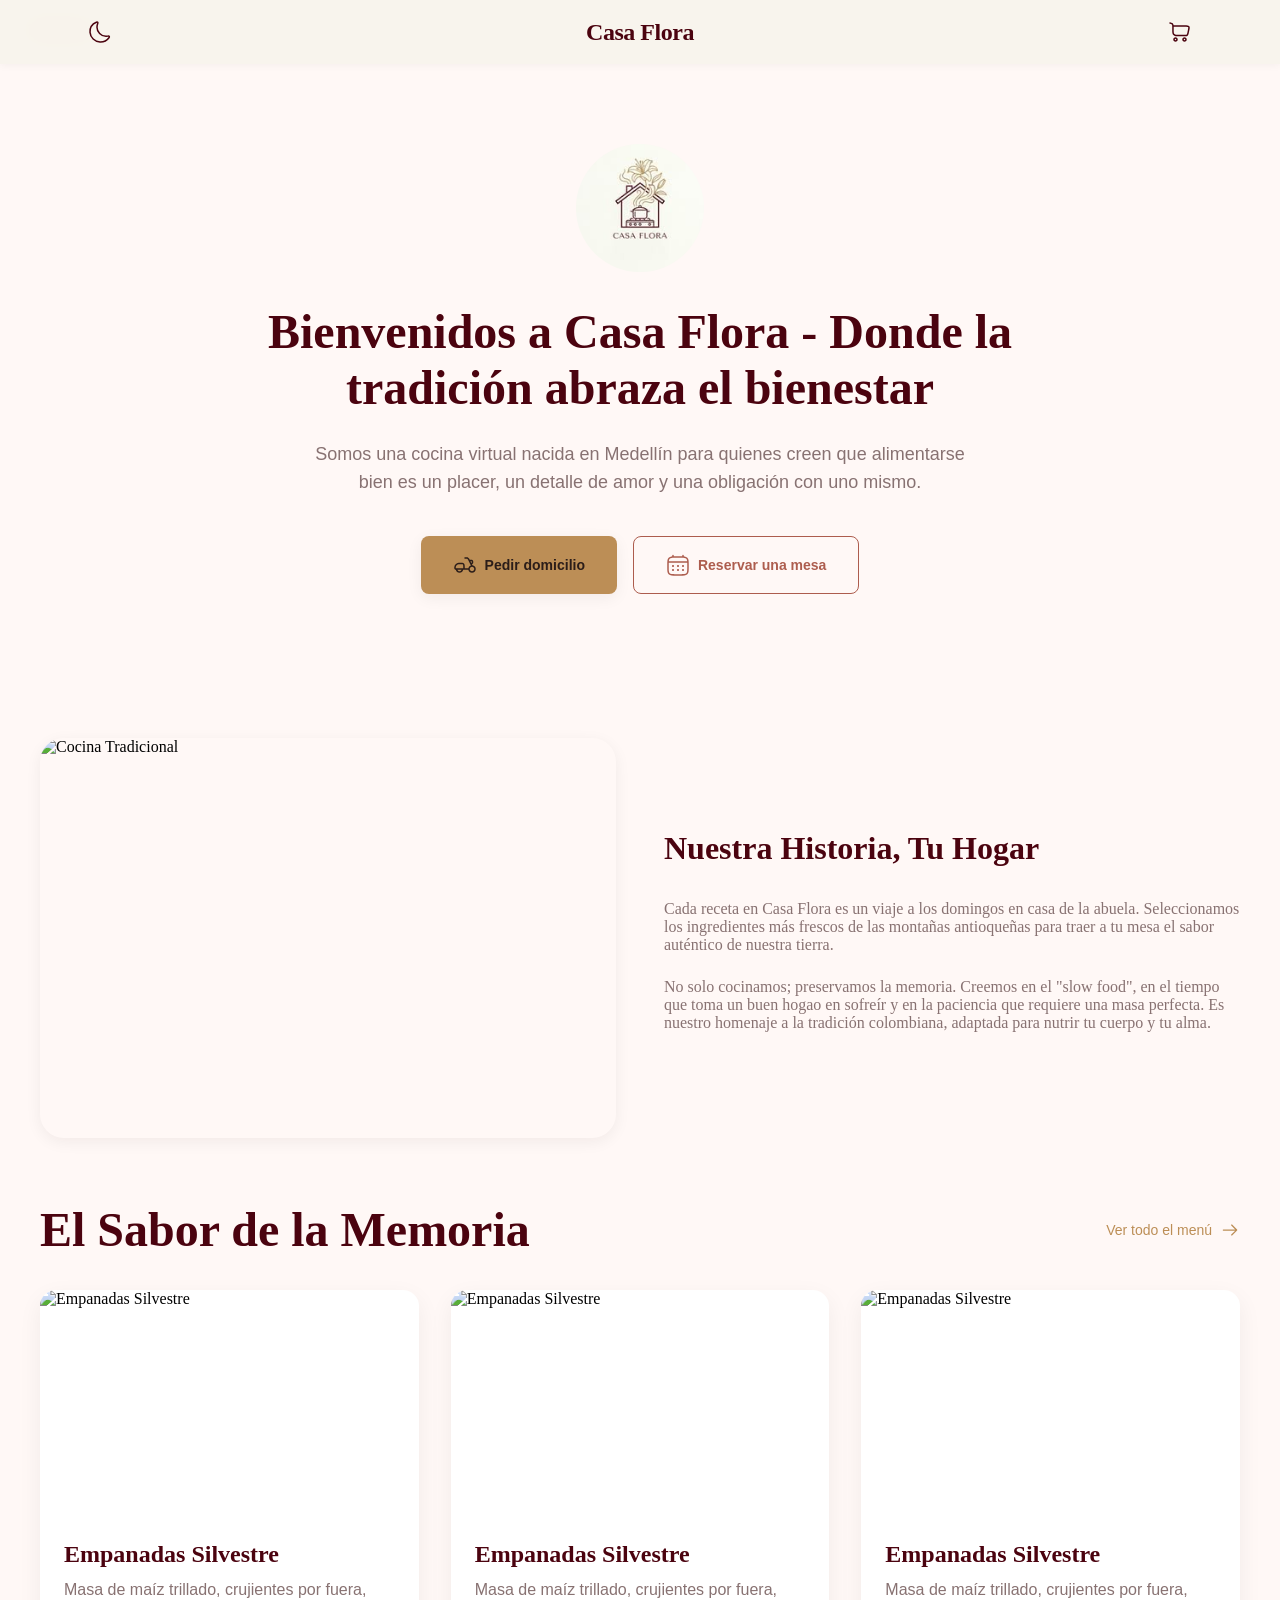
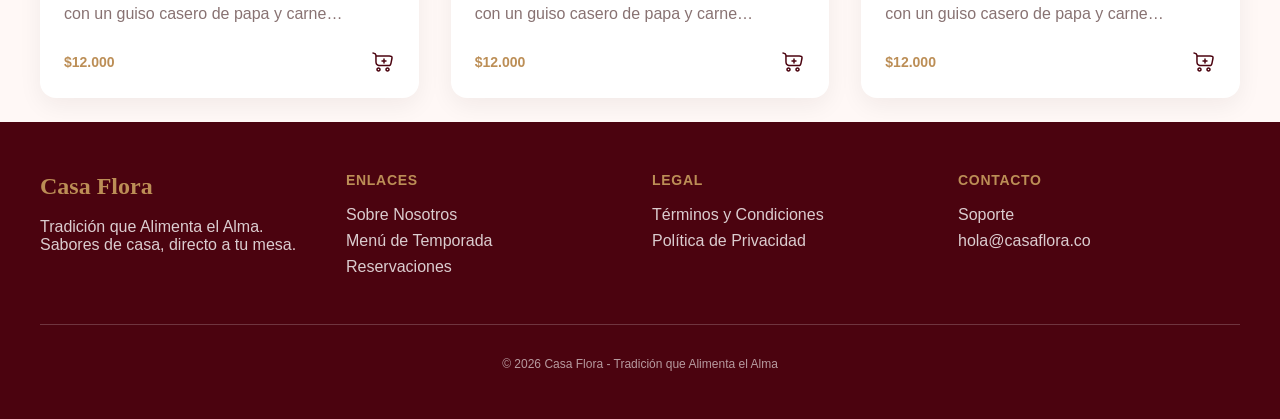
==== index.html @ 427ef420 "feat: desktop top navbar and styling." ====
<!doctype html>
<html lang="en">
    <head>
        <meta charset="UTF-8" />
        <meta name="viewport" content="width=device-width, initial-scale=1.0" />
        <title>Casa Flora</title>
        <link rel="stylesheet" href="./assets/css/global.css" />
        <link rel="stylesheet" href="./assets/css/hero-section.css" />
    </head>
    <body>
        <header>
            <nav class="navbar">
                <button class="dark-mode" aria-label="Alternar modo oscuro">
                    <svg
                        xmlns="http://www.w3.org/2000/svg"
                        width="64"
                        height="64"
                        viewBox="0 0 24 24"
                        class="moon-icon"
                    >
                        <path
                            d="M2.02911 12.42C2.38911 17.57 6.75911 21.76 11.9891 21.99C15.6791 22.15 18.9791 20.43 20.9591 17.72C21.7791 16.61 21.3391 15.87 19.9691 16.12C19.2991 16.24 18.6091 16.29 17.8891 16.26C12.9991 16.06 8.99911 11.97 8.97911 7.13996C8.96911 5.83996 9.23911 4.60996 9.72911 3.48996C10.2691 2.24996 9.61911 1.65996 8.36911 2.18996C4.40911 3.85996 1.69911 7.84996 2.02911 12.42Z"
                            stroke="currentColor"
                            stroke-width="1.5"
                            stroke-linecap="round"
                            stroke-linejoin="round"
                        ></path>
                    </svg>
                </button>

                <h1 class="main-heading">Casa Flora</h1>

                <button
                    class="shopping-cart"
                    aria-label="Abrir carrito de compras"
                >
                    <svg
                        xmlns="http://www.w3.org/2000/svg"
                        width="64"
                        height="64"
                        viewBox="0 0 24 24"
                        fill="none"
                        class="shopping-cart-icon"
                    >
                        <path
                            fill-rule="evenodd"
                            clip-rule="evenodd"
                            d="M2.24896 2.29245C1.8582 2.15506 1.43005 2.36047 1.29266 2.75123C1.15527 3.142 1.36068 3.57015 1.75145 3.70754L2.01266 3.79937C2.68026 4.03409 3.11902 4.18964 3.44186 4.34805C3.74509 4.49683 3.87876 4.61726 3.96682 4.74612C4.05708 4.87821 4.12678 5.05963 4.16611 5.42298C4.20726 5.80319 4.20828 6.2984 4.20828 7.03835V9.75999C4.20828 11.2125 4.22191 12.2599 4.35897 13.0601C4.50529 13.9144 4.79742 14.526 5.34366 15.1022C5.93752 15.7285 6.69032 16.0012 7.58656 16.1283C8.44479 16.25 9.53464 16.25 10.8804 16.25L16.2861 16.25C17.0278 16.25 17.6518 16.25 18.1568 16.1882C18.6925 16.1227 19.1811 15.9793 19.6076 15.6318C20.0341 15.2842 20.2731 14.8346 20.4455 14.3232C20.6079 13.841 20.7339 13.2299 20.8836 12.5035L21.3925 10.0341L21.3935 10.0295L21.4039 9.97726C21.5686 9.15237 21.7071 8.45848 21.7416 7.90037C21.7777 7.31417 21.711 6.73616 21.3292 6.23977C21.0942 5.93435 20.7639 5.76144 20.4634 5.65586C20.1569 5.54817 19.8103 5.48587 19.4606 5.44677C18.7735 5.36997 17.9389 5.36998 17.1203 5.36999L5.66809 5.36999C5.6648 5.33324 5.66124 5.29709 5.6574 5.26156C5.60367 4.76518 5.48725 4.31246 5.20527 3.89982C4.92109 3.48396 4.54324 3.21762 4.10261 3.00142C3.69052 2.79922 3.16689 2.61514 2.55036 2.39841L2.24896 2.29245ZM5.70828 6.86999H17.089C17.9454 6.86999 18.6991 6.87099 19.2939 6.93748C19.5895 6.97052 19.8107 7.01642 19.9661 7.07104C20.0931 7.11568 20.1361 7.15213 20.1423 7.1574C20.1422 7.15729 20.1426 7.15762 20.1423 7.1574C20.2037 7.23881 20.2704 7.38651 20.2444 7.80796C20.217 8.25153 20.1005 8.84379 19.9229 9.73372L19.9225 9.73594L19.4237 12.1561C19.2623 12.9389 19.1537 13.4593 19.024 13.8441C18.9009 14.2095 18.7853 14.3669 18.66 14.469C18.5348 14.571 18.3573 14.6525 17.9746 14.6993C17.5714 14.7487 17.0399 14.75 16.2406 14.75H10.9377C9.5209 14.75 8.53783 14.7482 7.79716 14.6432C7.08235 14.5418 6.70473 14.3576 6.43219 14.0701C6.11202 13.7325 5.93933 13.4018 5.83744 12.8069C5.72628 12.1578 5.70828 11.249 5.70828 9.75999L5.70828 6.86999Z"
                            fill="currentColor"
                        ></path>
                        <path
                            fill-rule="evenodd"
                            clip-rule="evenodd"
                            d="M7.5002 21.75C6.25756 21.75 5.2502 20.7426 5.2502 19.5C5.2502 18.2573 6.25756 17.25 7.5002 17.25C8.74285 17.25 9.7502 18.2573 9.7502 19.5C9.7502 20.7426 8.74285 21.75 7.5002 21.75ZM6.7502 19.5C6.7502 19.9142 7.08599 20.25 7.5002 20.25C7.91442 20.25 8.2502 19.9142 8.2502 19.5C8.2502 19.0858 7.91442 18.75 7.5002 18.75C7.08599 18.75 6.7502 19.0858 6.7502 19.5Z"
                            fill="currentColor"
                        ></path>
                        <path
                            fill-rule="evenodd"
                            clip-rule="evenodd"
                            d="M16.5002 21.7501C15.2576 21.7501 14.2502 20.7427 14.2502 19.5001C14.2502 18.2574 15.2576 17.2501 16.5002 17.2501C17.7428 17.2501 18.7502 18.2574 18.7502 19.5001C18.7502 20.7427 17.7428 21.7501 16.5002 21.7501ZM15.7502 19.5001C15.7502 19.9143 16.086 20.2501 16.5002 20.2501C16.9144 20.2501 17.2502 19.9143 17.2502 19.5001C17.2502 19.0859 16.9144 18.7501 16.5002 18.7501C16.086 18.7501 15.7502 19.0859 15.7502 19.5001Z"
                            fill="currentColor"
                        ></path>
                    </svg>
                </button>
            </nav>
        </header>

        <main>
            <section class="hero-section">
                <div class="logo-container">
                    <img
                        src="./assets/img/temp_logo.png"
                        alt="Logotipo de Casa Flora"
                    />
                </div>

                <h2 class="secondary-heading">
                    Bienvenidos a Casa Flora - Donde la tradición abraza el
                    bienestar
                </h2>

                <p>
                    Somos una cocina virtual nacida en Medellín para quienes
                    creen que alimentarse bien es un placer, un detalle de amor
                    y una obligación con uno mismo.
                </p>

                <div class="call-to-action-buttons">
                    <button
                        class="delivery-button"
                        aria-label="Pedir domicilio"
                    >
                        <svg
                            xmlns="http://www.w3.org/2000/svg"
                            width="64"
                            height="64"
                            viewBox="0 0 24 24"
                            fill="none"
                            class="delivery-icon"
                        >
                            <path
                                fill-rule="evenodd"
                                clip-rule="evenodd"
                                d="M13.8643 5.78336C13.5506 5.75093 13.1447 5.75 12.5279 5.75H12C11.5858 5.75 11.25 5.41422 11.25 5C11.25 4.58579 11.5858 4.25 12 4.25L12.5648 4.25C13.1347 4.24998 13.6187 4.24997 14.0186 4.29132C14.4444 4.33534 14.8379 4.43094 15.2097 4.66071C15.5815 4.89048 15.843 5.19971 16.0728 5.56088C16.2754 5.87933 16.4785 6.2803 16.7135 6.75L17.8682 6.75C18.1521 6.74998 18.4127 6.74996 18.6298 6.76947C18.8645 6.79055 19.1203 6.83898 19.3679 6.98039C19.6395 7.13549 19.8645 7.36052 20.0196 7.63209C20.161 7.87968 20.2095 8.13549 20.2306 8.37017C20.2501 8.58733 20.25 8.84795 20.25 9.13178V9.16072L20.2501 9.22526C20.2507 9.48503 20.2514 9.76315 20.167 10.0271C20.1106 10.2039 20.0263 10.3706 19.9175 10.521C19.755 10.7454 19.5307 10.9098 19.3212 11.0634L19.2691 11.1016L18.9916 11.3061L19.4787 12.2803C21.3237 12.5153 22.75 14.0911 22.75 16C22.75 18.0711 21.0711 19.75 19 19.75C17.1858 19.75 15.6725 18.4617 15.325 16.75H10.175C9.82755 18.4617 8.31423 19.75 6.50002 19.75C4.68264 19.75 3.16722 18.4572 2.82323 16.7411C1.98372 16.6561 1.32191 15.9823 1.25541 15.1373C1.24992 15.0675 1.24996 14.992 1.25001 14.9193L1.25002 14.9L1.25001 14.8619C1.24999 14.5269 1.24998 14.3138 1.26466 14.1273C1.44798 11.798 3.29805 9.94796 5.62733 9.76464C5.81382 9.74997 6.02687 9.74998 6.36191 9.75L6.40002 9.75L7.05201 9.75C7.95049 9.74997 8.69971 9.74995 9.29449 9.82991C9.92229 9.91432 10.4891 10.1 10.9446 10.5555C11.4 11.0109 11.5857 11.5777 11.6701 12.2055C11.7501 12.8003 11.75 13.5495 11.75 14.448L11.75 15.25H15.325C15.5973 13.9089 16.5851 12.8277 17.8727 12.4224L15.4348 7.54656C15.1589 6.99487 14.9766 6.6322 14.8073 6.36612C14.6473 6.1147 14.5326 6.00562 14.4211 5.93669C14.3096 5.86776 14.1608 5.81401 13.8643 5.78336ZM10.25 15.25V14.5C10.25 13.536 10.2484 12.8884 10.1835 12.4054C10.1214 11.9439 10.0142 11.7464 9.8839 11.6161C9.75358 11.4858 9.55609 11.3786 9.09462 11.3165C8.61159 11.2516 7.96403 11.25 7.00002 11.25H6.40002C6.01431 11.25 5.86492 11.2506 5.74502 11.26C4.1513 11.3854 2.88546 12.6513 2.76003 14.245C2.7506 14.3649 2.75002 14.5143 2.75002 14.9C2.75002 14.9485 2.75003 14.9773 2.75033 14.9991C2.76033 15.121 2.879 15.2397 3.00093 15.2497L10.25 15.25ZM4.37804 16.75C4.68692 17.6239 5.52035 18.25 6.50002 18.25C7.47968 18.25 8.31311 17.6239 8.62199 16.75H4.37804ZM16.75 16C16.75 14.7574 17.7574 13.75 19 13.75C20.2427 13.75 21.25 14.7574 21.25 16C21.25 17.2426 20.2427 18.25 19 18.25C17.7574 18.25 16.75 17.2426 16.75 16ZM18.3108 9.94453L18.3795 9.89396C18.5178 9.79207 18.5955 9.73441 18.6517 9.68765C18.6864 9.65883 18.6993 9.645 18.7026 9.64114C18.7181 9.61969 18.7301 9.59591 18.7382 9.5707C18.7362 9.57695 18.7416 9.56642 18.7454 9.50229C18.7497 9.42932 18.75 9.3325 18.75 9.16072C18.75 8.83832 18.7493 8.64622 18.7366 8.50439C18.7289 8.41867 18.7188 8.38291 18.7154 8.3731C18.6939 8.33658 18.6634 8.30612 18.6269 8.2846C18.6171 8.28121 18.5813 8.27115 18.4956 8.26345C18.3538 8.25071 18.1617 8.25 17.8393 8.25H17.4635L18.3108 9.94453Z"
                                fill="currentColor"
                            ></path>
                        </svg>
                        Pedir domicilio
                    </button>
                    <button
                        class="booking-button"
                        aria-label="Reservar una mesa"
                    >
                        <svg
                            xmlns="http://www.w3.org/2000/svg"
                            width="64"
                            height="64"
                            viewBox="0 0 24 24"
                            fill="none"
                            class="booking-icon"
                        >
                            <path
                                d="M17 14C17.5523 14 18 13.5523 18 13C18 12.4477 17.5523 12 17 12C16.4477 12 16 12.4477 16 13C16 13.5523 16.4477 14 17 14Z"
                                fill="currentColor"
                            ></path>
                            <path
                                d="M17 18C17.5523 18 18 17.5523 18 17C18 16.4477 17.5523 16 17 16C16.4477 16 16 16.4477 16 17C16 17.5523 16.4477 18 17 18Z"
                                fill="currentColor"
                            ></path>
                            <path
                                d="M13 13C13 13.5523 12.5523 14 12 14C11.4477 14 11 13.5523 11 13C11 12.4477 11.4477 12 12 12C12.5523 12 13 12.4477 13 13Z"
                                fill="currentColor"
                            ></path>
                            <path
                                d="M13 17C13 17.5523 12.5523 18 12 18C11.4477 18 11 17.5523 11 17C11 16.4477 11.4477 16 12 16C12.5523 16 13 16.4477 13 17Z"
                                fill="currentColor"
                            ></path>
                            <path
                                d="M7 14C7.55229 14 8 13.5523 8 13C8 12.4477 7.55229 12 7 12C6.44772 12 6 12.4477 6 13C6 13.5523 6.44772 14 7 14Z"
                                fill="currentColor"
                            ></path>
                            <path
                                d="M7 18C7.55229 18 8 17.5523 8 17C8 16.4477 7.55229 16 7 16C6.44772 16 6 16.4477 6 17C6 17.5523 6.44772 18 7 18Z"
                                fill="currentColor"
                            ></path>
                            <path
                                fill-rule="evenodd"
                                clip-rule="evenodd"
                                d="M7 1.75C7.41421 1.75 7.75 2.08579 7.75 2.5V3.26272C8.412 3.24999 9.14133 3.24999 9.94346 3.25H14.0564C14.8586 3.24999 15.588 3.24999 16.25 3.26272V2.5C16.25 2.08579 16.5858 1.75 17 1.75C17.4142 1.75 17.75 2.08579 17.75 2.5V3.32709C18.0099 3.34691 18.2561 3.37182 18.489 3.40313C19.6614 3.56076 20.6104 3.89288 21.3588 4.64124C22.1071 5.38961 22.4392 6.33855 22.5969 7.51098C22.75 8.65018 22.75 10.1058 22.75 11.9435V14.0564C22.75 15.8941 22.75 17.3498 22.5969 18.489C22.4392 19.6614 22.1071 20.6104 21.3588 21.3588C20.6104 22.1071 19.6614 22.4392 18.489 22.5969C17.3498 22.75 15.8942 22.75 14.0565 22.75H9.94359C8.10585 22.75 6.65018 22.75 5.51098 22.5969C4.33856 22.4392 3.38961 22.1071 2.64124 21.3588C1.89288 20.6104 1.56076 19.6614 1.40314 18.489C1.24997 17.3498 1.24998 15.8942 1.25 14.0564V11.9436C1.24998 10.1058 1.24997 8.65019 1.40314 7.51098C1.56076 6.33855 1.89288 5.38961 2.64124 4.64124C3.38961 3.89288 4.33856 3.56076 5.51098 3.40313C5.7439 3.37182 5.99006 3.34691 6.25 3.32709V2.5C6.25 2.08579 6.58579 1.75 7 1.75ZM5.71085 4.88976C4.70476 5.02502 4.12511 5.27869 3.7019 5.7019C3.27869 6.12511 3.02502 6.70476 2.88976 7.71085C2.86685 7.88123 2.8477 8.06061 2.83168 8.25H21.1683C21.1523 8.06061 21.1331 7.88124 21.1102 7.71085C20.975 6.70476 20.7213 6.12511 20.2981 5.7019C19.8749 5.27869 19.2952 5.02502 18.2892 4.88976C17.2615 4.75159 15.9068 4.75 14 4.75H10C8.09318 4.75 6.73851 4.75159 5.71085 4.88976ZM2.75 12C2.75 11.146 2.75032 10.4027 2.76309 9.75H21.2369C21.2497 10.4027 21.25 11.146 21.25 12V14C21.25 15.9068 21.2484 17.2615 21.1102 18.2892C20.975 19.2952 20.7213 19.8749 20.2981 20.2981C19.8749 20.7213 19.2952 20.975 18.2892 21.1102C17.2615 21.2484 15.9068 21.25 14 21.25H10C8.09318 21.25 6.73851 21.2484 5.71085 21.1102C4.70476 20.975 4.12511 20.7213 3.7019 20.2981C3.27869 19.8749 3.02502 19.2952 2.88976 18.2892C2.75159 17.2615 2.75 15.9068 2.75 14V12Z"
                                fill="currentColor"
                            ></path>
                        </svg>
                        Reservar una mesa
                    </button>
                </div>
            </section>

            <section class="our-story">
                <div class="img-container">
                    <img
                        src="https://lh3.googleusercontent.com/aida-public/[base64]"
                        alt="Cocina Tradicional"
                    />
                </div>

                <div class="info-container">
                    <h2>Nuestra Historia, Tu Hogar</h2>
                    <p>
                        Cada receta en Casa Flora es un viaje a los domingos en
                        casa de la abuela. Seleccionamos los ingredientes más
                        frescos de las montañas antioqueñas para traer a tu mesa
                        el sabor auténtico de nuestra tierra.
                    </p>
                    <p>
                        No solo cocinamos; preservamos la memoria. Creemos en el
                        "slow food", en el tiempo que toma un buen hogao en
                        sofreír y en la paciencia que requiere una masa
                        perfecta. Es nuestro homenaje a la tradición colombiana,
                        adaptada para nutrir tu cuerpo y tu alma.
                    </p>
                </div>
            </section>

            <section class="product-showcase">
                <div class="showcase-header">
                    <h2>El Sabor de la Memoria</h2>
                    <a href="./menu.html" class="menu-anchor"
                        >Ver todo el menú
                        <svg
                            xmlns="http://www.w3.org/2000/svg"
                            width="64"
                            height="64"
                            viewBox="0 0 24 24"
                            fill="none"
                            class="arrow-right-icon"
                        >
                            <path
                                fill-rule="evenodd"
                                clip-rule="evenodd"
                                d="M13.4697 5.46967C13.7626 5.17678 14.2374 5.17678 14.5303 5.46967L20.5303 11.4697C20.8232 11.7626 20.8232 12.2374 20.5303 12.5303L14.5303 18.5303C14.2374 18.8232 13.7626 18.8232 13.4697 18.5303C13.1768 18.2374 13.1768 17.7626 13.4697 17.4697L18.1893 12.75H4C3.58579 12.75 3.25 12.4142 3.25 12C3.25 11.5858 3.58579 11.25 4 11.25H18.1893L13.4697 6.53033C13.1768 6.23744 13.1768 5.76256 13.4697 5.46967Z"
                                fill="currentColor"
                            ></path>
                        </svg>
                    </a>
                </div>

                <div class="products-grid">
                    <div class="product-card">
                        <div class="product-media">
                            <img
                                src="https://lh3.googleusercontent.com/aida-public/[base64]"
                                alt="Empanadas Silvestre"
                                class="product-picture"
                            />
                        </div>
                        <div class="media-tag-container">
                            <span>Tradicional</span>
                        </div>

                        <div class="product-info">
                            <h3>Empanadas Silvestre</h3>
                            <p>
                                Masa de maíz trillado, crujientes por fuera, con
                                un guiso casero de papa y carne desmechada.
                                Acompañadas de nuestro ají de la casa.
                            </p>

                            <div class="product-action">
                                <span>$12.000</span>
                                <button class="add-to-cart">
                                    <svg
                                        xmlns="http://www.w3.org/2000/svg"
                                        width="64"
                                        height="64"
                                        viewBox="0 0 24 24"
                                        fill="none"
                                        class="add-to-cart-icon"
                                    >
                                        <path
                                            d="M13.7502 8.99999C13.7502 8.58578 13.4144 8.24999 13.0002 8.24999C12.586 8.24999 12.2502 8.58578 12.2502 8.99999V10.25H11.0002C10.586 10.25 10.2502 10.5858 10.2502 11C10.2502 11.4142 10.586 11.75 11.0002 11.75H12.2502V13C12.2502 13.4142 12.586 13.75 13.0002 13.75C13.4144 13.75 13.7502 13.4142 13.7502 13V11.75H15.0002C15.4144 11.75 15.7502 11.4142 15.7502 11C15.7502 10.5858 15.4144 10.25 15.0002 10.25H13.7502V8.99999Z"
                                            fill="currentColor"
                                        ></path>
                                        <path
                                            fill-rule="evenodd"
                                            clip-rule="evenodd"
                                            d="M1.29266 2.75123C1.43005 2.36047 1.8582 2.15506 2.24896 2.29245L2.55036 2.39841C3.16689 2.61514 3.69052 2.79922 4.10261 3.00142C4.54324 3.21762 4.92109 3.48396 5.20527 3.89982C5.48725 4.31246 5.60367 4.76518 5.6574 5.26156C5.66124 5.29709 5.6648 5.33324 5.66809 5.36999L17.1203 5.36999C17.9389 5.36998 18.7735 5.36997 19.4606 5.44677C19.8103 5.48587 20.1569 5.54817 20.4634 5.65586C20.7639 5.76144 21.0942 5.93435 21.3292 6.23977C21.711 6.73616 21.7777 7.31417 21.7416 7.90037C21.7071 8.45848 21.5686 9.15237 21.4039 9.97726L21.3935 10.0295L21.3925 10.0341L20.8836 12.5034C20.7339 13.2298 20.6079 13.841 20.4455 14.3232C20.2731 14.8346 20.0341 15.2842 19.6076 15.6318C19.1811 15.9793 18.6925 16.1227 18.1568 16.1882C17.6518 16.25 17.0278 16.25 16.2862 16.25L10.8804 16.25C9.53464 16.25 8.44479 16.25 7.58656 16.1283C6.69032 16.0012 5.93752 15.7285 5.34366 15.1022C4.79742 14.526 4.50529 13.9144 4.35897 13.0601C4.22191 12.2599 4.20828 11.2125 4.20828 9.75999V7.03835C4.20828 6.2984 4.20726 5.80319 4.16611 5.42298C4.12678 5.05963 4.05708 4.87821 3.96682 4.74612C3.87876 4.61726 3.74509 4.49683 3.44186 4.34805C3.11902 4.18964 2.68026 4.03409 2.01266 3.79937L1.75145 3.70754C1.36068 3.57015 1.15527 3.142 1.29266 2.75123ZM5.70828 6.86999L5.70828 9.75999C5.70828 11.249 5.72628 12.1578 5.83744 12.8069C5.93933 13.4018 6.11202 13.7325 6.43219 14.0701C6.70473 14.3576 7.08235 14.5418 7.79716 14.6432C8.53783 14.7482 9.5209 14.75 10.9377 14.75H16.2406C17.0399 14.75 17.5714 14.7487 17.9746 14.6993C18.3573 14.6525 18.5348 14.571 18.66 14.469C18.7853 14.3669 18.9009 14.2095 19.024 13.8441C19.1537 13.4593 19.2623 12.9389 19.4237 12.1561L19.9225 9.73594L19.9229 9.73372C20.1005 8.84379 20.217 8.25153 20.2444 7.80796C20.2704 7.38651 20.2043 7.2393 20.1429 7.1579C20.1367 7.15262 20.0931 7.11568 19.9661 7.07104C19.8107 7.01642 19.5895 6.97052 19.2939 6.93748C18.6991 6.87099 17.9454 6.86999 17.089 6.86999H5.70828Z"
                                            fill="currentColor"
                                        ></path>
                                        <path
                                            fill-rule="evenodd"
                                            clip-rule="evenodd"
                                            d="M5.2502 19.5C5.2502 20.7426 6.25756 21.75 7.5002 21.75C8.74285 21.75 9.7502 20.7426 9.7502 19.5C9.7502 18.2573 8.74285 17.25 7.5002 17.25C6.25756 17.25 5.2502 18.2573 5.2502 19.5ZM7.5002 20.25C7.08599 20.25 6.7502 19.9142 6.7502 19.5C6.7502 19.0858 7.08599 18.75 7.5002 18.75C7.91442 18.75 8.2502 19.0858 8.2502 19.5C8.2502 19.9142 7.91442 20.25 7.5002 20.25Z"
                                            fill="currentColor"
                                        ></path>
                                        <path
                                            fill-rule="evenodd"
                                            clip-rule="evenodd"
                                            d="M14.2502 19.5001C14.2502 20.7427 15.2576 21.7501 16.5002 21.7501C17.7428 21.7501 18.7502 20.7427 18.7502 19.5001C18.7502 18.2574 17.7428 17.2501 16.5002 17.2501C15.2576 17.2501 14.2502 18.2574 14.2502 19.5001ZM16.5002 20.2501C16.086 20.2501 15.7502 19.9143 15.7502 19.5001C15.7502 19.0859 16.086 18.7501 16.5002 18.7501C16.9144 18.7501 17.2502 19.0859 17.2502 19.5001C17.2502 19.9143 16.9144 20.2501 16.5002 20.2501Z"
                                            fill="currentColor"
                                        ></path>
                                    </svg>
                                </button>
                            </div>
                        </div>
                    </div>

                    <div class="product-card">
                        <div class="product-media">
                            <img
                                src="https://lh3.googleusercontent.com/aida-public/[base64]"
                                alt="Empanadas Silvestre"
                                class="product-picture"
                            />
                        </div>
                        <div class="media-tag-container">
                            <span>Tradicional</span>
                        </div>

                        <div class="product-info">
                            <h3>Empanadas Silvestre</h3>
                            <p>
                                Masa de maíz trillado, crujientes por fuera, con
                                un guiso casero de papa y carne desmechada.
                                Acompañadas de nuestro ají de la casa.
                            </p>

                            <div class="product-action">
                                <span>$12.000</span>
                                <button class="add-to-cart">
                                    <svg
                                        xmlns="http://www.w3.org/2000/svg"
                                        width="64"
                                        height="64"
                                        viewBox="0 0 24 24"
                                        fill="none"
                                        class="add-to-cart-icon"
                                    >
                                        <path
                                            d="M13.7502 8.99999C13.7502 8.58578 13.4144 8.24999 13.0002 8.24999C12.586 8.24999 12.2502 8.58578 12.2502 8.99999V10.25H11.0002C10.586 10.25 10.2502 10.5858 10.2502 11C10.2502 11.4142 10.586 11.75 11.0002 11.75H12.2502V13C12.2502 13.4142 12.586 13.75 13.0002 13.75C13.4144 13.75 13.7502 13.4142 13.7502 13V11.75H15.0002C15.4144 11.75 15.7502 11.4142 15.7502 11C15.7502 10.5858 15.4144 10.25 15.0002 10.25H13.7502V8.99999Z"
                                            fill="currentColor"
                                        ></path>
                                        <path
                                            fill-rule="evenodd"
                                            clip-rule="evenodd"
                                            d="M1.29266 2.75123C1.43005 2.36047 1.8582 2.15506 2.24896 2.29245L2.55036 2.39841C3.16689 2.61514 3.69052 2.79922 4.10261 3.00142C4.54324 3.21762 4.92109 3.48396 5.20527 3.89982C5.48725 4.31246 5.60367 4.76518 5.6574 5.26156C5.66124 5.29709 5.6648 5.33324 5.66809 5.36999L17.1203 5.36999C17.9389 5.36998 18.7735 5.36997 19.4606 5.44677C19.8103 5.48587 20.1569 5.54817 20.4634 5.65586C20.7639 5.76144 21.0942 5.93435 21.3292 6.23977C21.711 6.73616 21.7777 7.31417 21.7416 7.90037C21.7071 8.45848 21.5686 9.15237 21.4039 9.97726L21.3935 10.0295L21.3925 10.0341L20.8836 12.5034C20.7339 13.2298 20.6079 13.841 20.4455 14.3232C20.2731 14.8346 20.0341 15.2842 19.6076 15.6318C19.1811 15.9793 18.6925 16.1227 18.1568 16.1882C17.6518 16.25 17.0278 16.25 16.2862 16.25L10.8804 16.25C9.53464 16.25 8.44479 16.25 7.58656 16.1283C6.69032 16.0012 5.93752 15.7285 5.34366 15.1022C4.79742 14.526 4.50529 13.9144 4.35897 13.0601C4.22191 12.2599 4.20828 11.2125 4.20828 9.75999V7.03835C4.20828 6.2984 4.20726 5.80319 4.16611 5.42298C4.12678 5.05963 4.05708 4.87821 3.96682 4.74612C3.87876 4.61726 3.74509 4.49683 3.44186 4.34805C3.11902 4.18964 2.68026 4.03409 2.01266 3.79937L1.75145 3.70754C1.36068 3.57015 1.15527 3.142 1.29266 2.75123ZM5.70828 6.86999L5.70828 9.75999C5.70828 11.249 5.72628 12.1578 5.83744 12.8069C5.93933 13.4018 6.11202 13.7325 6.43219 14.0701C6.70473 14.3576 7.08235 14.5418 7.79716 14.6432C8.53783 14.7482 9.5209 14.75 10.9377 14.75H16.2406C17.0399 14.75 17.5714 14.7487 17.9746 14.6993C18.3573 14.6525 18.5348 14.571 18.66 14.469C18.7853 14.3669 18.9009 14.2095 19.024 13.8441C19.1537 13.4593 19.2623 12.9389 19.4237 12.1561L19.9225 9.73594L19.9229 9.73372C20.1005 8.84379 20.217 8.25153 20.2444 7.80796C20.2704 7.38651 20.2043 7.2393 20.1429 7.1579C20.1367 7.15262 20.0931 7.11568 19.9661 7.07104C19.8107 7.01642 19.5895 6.97052 19.2939 6.93748C18.6991 6.87099 17.9454 6.86999 17.089 6.86999H5.70828Z"
                                            fill="currentColor"
                                        ></path>
                                        <path
                                            fill-rule="evenodd"
                                            clip-rule="evenodd"
                                            d="M5.2502 19.5C5.2502 20.7426 6.25756 21.75 7.5002 21.75C8.74285 21.75 9.7502 20.7426 9.7502 19.5C9.7502 18.2573 8.74285 17.25 7.5002 17.25C6.25756 17.25 5.2502 18.2573 5.2502 19.5ZM7.5002 20.25C7.08599 20.25 6.7502 19.9142 6.7502 19.5C6.7502 19.0858 7.08599 18.75 7.5002 18.75C7.91442 18.75 8.2502 19.0858 8.2502 19.5C8.2502 19.9142 7.91442 20.25 7.5002 20.25Z"
                                            fill="currentColor"
                                        ></path>
                                        <path
                                            fill-rule="evenodd"
                                            clip-rule="evenodd"
                                            d="M14.2502 19.5001C14.2502 20.7427 15.2576 21.7501 16.5002 21.7501C17.7428 21.7501 18.7502 20.7427 18.7502 19.5001C18.7502 18.2574 17.7428 17.2501 16.5002 17.2501C15.2576 17.2501 14.2502 18.2574 14.2502 19.5001ZM16.5002 20.2501C16.086 20.2501 15.7502 19.9143 15.7502 19.5001C15.7502 19.0859 16.086 18.7501 16.5002 18.7501C16.9144 18.7501 17.2502 19.0859 17.2502 19.5001C17.2502 19.9143 16.9144 20.2501 16.5002 20.2501Z"
                                            fill="currentColor"
                                        ></path>
                                    </svg>
                                </button>
                            </div>
                        </div>
                    </div>

                    <div class="product-card">
                        <div class="product-media">
                            <img
                                src="https://lh3.googleusercontent.com/aida-public/[base64]"
                                alt="Empanadas Silvestre"
                                class="product-picture"
                            />
                        </div>
                        <div class="media-tag-container">
                            <span>Tradicional</span>
                        </div>

                        <div class="product-info">
                            <h3>Empanadas Silvestre</h3>
                            <p>
                                Masa de maíz trillado, crujientes por fuera, con
                                un guiso casero de papa y carne desmechada.
                                Acompañadas de nuestro ají de la casa.
                            </p>

                            <div class="product-action">
                                <span>$12.000</span>
                                <button class="add-to-cart">
                                    <svg
                                        xmlns="http://www.w3.org/2000/svg"
                                        width="64"
                                        height="64"
                                        viewBox="0 0 24 24"
                                        fill="none"
                                        class="add-to-cart-icon"
                                    >
                                        <path
                                            d="M13.7502 8.99999C13.7502 8.58578 13.4144 8.24999 13.0002 8.24999C12.586 8.24999 12.2502 8.58578 12.2502 8.99999V10.25H11.0002C10.586 10.25 10.2502 10.5858 10.2502 11C10.2502 11.4142 10.586 11.75 11.0002 11.75H12.2502V13C12.2502 13.4142 12.586 13.75 13.0002 13.75C13.4144 13.75 13.7502 13.4142 13.7502 13V11.75H15.0002C15.4144 11.75 15.7502 11.4142 15.7502 11C15.7502 10.5858 15.4144 10.25 15.0002 10.25H13.7502V8.99999Z"
                                            fill="currentColor"
                                        ></path>
                                        <path
                                            fill-rule="evenodd"
                                            clip-rule="evenodd"
                                            d="M1.29266 2.75123C1.43005 2.36047 1.8582 2.15506 2.24896 2.29245L2.55036 2.39841C3.16689 2.61514 3.69052 2.79922 4.10261 3.00142C4.54324 3.21762 4.92109 3.48396 5.20527 3.89982C5.48725 4.31246 5.60367 4.76518 5.6574 5.26156C5.66124 5.29709 5.6648 5.33324 5.66809 5.36999L17.1203 5.36999C17.9389 5.36998 18.7735 5.36997 19.4606 5.44677C19.8103 5.48587 20.1569 5.54817 20.4634 5.65586C20.7639 5.76144 21.0942 5.93435 21.3292 6.23977C21.711 6.73616 21.7777 7.31417 21.7416 7.90037C21.7071 8.45848 21.5686 9.15237 21.4039 9.97726L21.3935 10.0295L21.3925 10.0341L20.8836 12.5034C20.7339 13.2298 20.6079 13.841 20.4455 14.3232C20.2731 14.8346 20.0341 15.2842 19.6076 15.6318C19.1811 15.9793 18.6925 16.1227 18.1568 16.1882C17.6518 16.25 17.0278 16.25 16.2862 16.25L10.8804 16.25C9.53464 16.25 8.44479 16.25 7.58656 16.1283C6.69032 16.0012 5.93752 15.7285 5.34366 15.1022C4.79742 14.526 4.50529 13.9144 4.35897 13.0601C4.22191 12.2599 4.20828 11.2125 4.20828 9.75999V7.03835C4.20828 6.2984 4.20726 5.80319 4.16611 5.42298C4.12678 5.05963 4.05708 4.87821 3.96682 4.74612C3.87876 4.61726 3.74509 4.49683 3.44186 4.34805C3.11902 4.18964 2.68026 4.03409 2.01266 3.79937L1.75145 3.70754C1.36068 3.57015 1.15527 3.142 1.29266 2.75123ZM5.70828 6.86999L5.70828 9.75999C5.70828 11.249 5.72628 12.1578 5.83744 12.8069C5.93933 13.4018 6.11202 13.7325 6.43219 14.0701C6.70473 14.3576 7.08235 14.5418 7.79716 14.6432C8.53783 14.7482 9.5209 14.75 10.9377 14.75H16.2406C17.0399 14.75 17.5714 14.7487 17.9746 14.6993C18.3573 14.6525 18.5348 14.571 18.66 14.469C18.7853 14.3669 18.9009 14.2095 19.024 13.8441C19.1537 13.4593 19.2623 12.9389 19.4237 12.1561L19.9225 9.73594L19.9229 9.73372C20.1005 8.84379 20.217 8.25153 20.2444 7.80796C20.2704 7.38651 20.2043 7.2393 20.1429 7.1579C20.1367 7.15262 20.0931 7.11568 19.9661 7.07104C19.8107 7.01642 19.5895 6.97052 19.2939 6.93748C18.6991 6.87099 17.9454 6.86999 17.089 6.86999H5.70828Z"
                                            fill="currentColor"
                                        ></path>
                                        <path
                                            fill-rule="evenodd"
                                            clip-rule="evenodd"
                                            d="M5.2502 19.5C5.2502 20.7426 6.25756 21.75 7.5002 21.75C8.74285 21.75 9.7502 20.7426 9.7502 19.5C9.7502 18.2573 8.74285 17.25 7.5002 17.25C6.25756 17.25 5.2502 18.2573 5.2502 19.5ZM7.5002 20.25C7.08599 20.25 6.7502 19.9142 6.7502 19.5C6.7502 19.0858 7.08599 18.75 7.5002 18.75C7.91442 18.75 8.2502 19.0858 8.2502 19.5C8.2502 19.9142 7.91442 20.25 7.5002 20.25Z"
                                            fill="currentColor"
                                        ></path>
                                        <path
                                            fill-rule="evenodd"
                                            clip-rule="evenodd"
                                            d="M14.2502 19.5001C14.2502 20.7427 15.2576 21.7501 16.5002 21.7501C17.7428 21.7501 18.7502 20.7427 18.7502 19.5001C18.7502 18.2574 17.7428 17.2501 16.5002 17.2501C15.2576 17.2501 14.2502 18.2574 14.2502 19.5001ZM16.5002 20.2501C16.086 20.2501 15.7502 19.9143 15.7502 19.5001C15.7502 19.0859 16.086 18.7501 16.5002 18.7501C16.9144 18.7501 17.2502 19.0859 17.2502 19.5001C17.2502 19.9143 16.9144 20.2501 16.5002 20.2501Z"
                                            fill="currentColor"
                                        ></path>
                                    </svg>
                                </button>
                            </div>
                        </div>
                    </div>
                </div>
            </section>
        </main>
        <!-- Only Mobile --->
        <nav class="bottom-navbar">
            <div class="items-container">
                <a href="./index.html" class="home-item">
                    <svg
                        xmlns="http://www.w3.org/2000/svg"
                        width="64"
                        height="64"
                        viewBox="0 0 24 24"
                        fill="none"
                        class="home-icon"
                    >
                        <path
                            d="M9.02 2.84004L3.63 7.04004C2.73 7.74004 2 9.23004 2 10.36V17.77C2 20.09 3.89 21.99 6.21 21.99H17.79C20.11 21.99 22 20.09 22 17.78V10.5C22 9.29004 21.19 7.74004 20.2 7.05004L14.02 2.72004C12.62 1.74004 10.37 1.79004 9.02 2.84004Z"
                            stroke="currentColor"
                            stroke-width="1.5"
                            stroke-linecap="round"
                            stroke-linejoin="round"
                        ></path>
                        <path
                            d="M12 17.99V14.99"
                            stroke="currentColor"
                            stroke-width="1.5"
                            stroke-linecap="round"
                            stroke-linejoin="round"
                        ></path>
                    </svg>
                    <span>Inicio</span>
                </a>

                <a href="./menu.html" class="menu-item">
                    <svg
                        xmlns="http://www.w3.org/2000/svg"
                        width="64"
                        height="64"
                        viewBox="0 0 24 24"
                        fill="none"
                        class="menu-icon"
                    >
                        <path
                            d="M17.7238 2.58145C18.0449 2.3198 18.0931 1.84738 17.8315 1.52627C17.5698 1.20516 17.0974 1.15695 16.7763 1.4186L13.3153 4.23863C11.4094 5.79164 11.0979 8.52865 12.4824 10.457L1.46967 21.4694C1.17678 21.7623 1.17677 22.2372 1.46966 22.5301C1.76256 22.823 2.23743 22.823 2.53033 22.5301L13.543 11.5176C15.4713 12.9022 18.2084 12.5907 19.7614 10.6847L22.5815 7.22378C22.8431 6.90267 22.7949 6.43024 22.4738 6.1686C22.1527 5.90695 21.6802 5.95516 21.4186 6.27627L18.5986 9.73723C17.4453 11.1526 15.3213 11.2607 14.0304 9.96969C12.7394 8.67872 12.8475 6.55474 14.2628 5.40149L17.7238 2.58145Z"
                            fill="currentColor"
                        ></path>
                        <path
                            d="M2.7501 3.81069L9.46972 10.5303C9.76261 10.8232 10.2375 10.8232 10.5304 10.5303C10.8233 10.2374 10.8233 9.76253 10.5304 9.46964L3.77588 2.71515C2.84377 1.78303 1.25 2.4432 1.25 3.7614C1.25 7.31448 2.66146 10.722 5.17386 13.2344L5.96972 14.0303C6.26261 14.3232 6.73748 14.3232 7.03038 14.0303C7.32327 13.7374 7.32327 13.2625 7.03038 12.9696L6.23452 12.1738C4.01504 9.9543 2.76308 6.94815 2.7501 3.81069Z"
                            fill="currentColor"
                        ></path>
                        <path
                            d="M13.4697 13.4696C13.7626 13.1767 14.2375 13.1767 14.5304 13.4696L22.5303 21.4696C22.8232 21.7625 22.8232 22.2374 22.5303 22.5303C22.2374 22.8231 21.7626 22.8231 21.4697 22.5303L15 16.0606L12.7374 18.3231C12.054 19.0066 10.946 19.0066 10.2626 18.3231L9.96972 18.0303C9.67682 17.7374 9.67682 17.2625 9.96972 16.9696C10.2626 16.6767 10.7375 16.6767 11.0304 16.9696L11.3232 17.2625C11.4209 17.3601 11.5791 17.3601 11.6768 17.2625L13.9393 14.9999L13.4697 14.5303C13.1768 14.2374 13.1768 13.7625 13.4697 13.4696Z"
                            fill="currentColor"
                        ></path>
                        <path
                            d="M18.918 3.41406C19.2114 3.70644 19.2122 4.18132 18.9198 4.47472L15.731 7.67472C15.4386 7.96812 14.9637 7.96895 14.6703 7.67656C14.3769 7.38418 14.3761 6.90931 14.6685 6.61591L17.8573 3.41591C18.1497 3.1225 18.6246 3.12168 18.918 3.41406Z"
                            fill="currentColor"
                        ></path>
                        <path
                            d="M20.5868 6.14074C20.8792 5.84733 20.8784 5.37246 20.585 5.08008C20.2916 4.78769 19.8167 4.78852 19.5243 5.08192L16.3354 8.28192C16.0431 8.57532 16.0439 9.0502 16.3373 9.34258C16.6307 9.63496 17.1056 9.63414 17.398 9.34073L20.5868 6.14074Z"
                            fill="currentColor"
                        ></path>
                    </svg>
                    <span>Menú</span>
                </a>

                <a href="./booking.html" class="booking-item">
                    <svg
                        xmlns="http://www.w3.org/2000/svg"
                        width="64"
                        height="64"
                        viewBox="0 0 24 24"
                        fill="none"
                        class="booking-icon"
                    >
                        <path
                            d="M17 14C17.5523 14 18 13.5523 18 13C18 12.4477 17.5523 12 17 12C16.4477 12 16 12.4477 16 13C16 13.5523 16.4477 14 17 14Z"
                            fill="currentColor"
                        ></path>
                        <path
                            d="M17 18C17.5523 18 18 17.5523 18 17C18 16.4477 17.5523 16 17 16C16.4477 16 16 16.4477 16 17C16 17.5523 16.4477 18 17 18Z"
                            fill="currentColor"
                        ></path>
                        <path
                            d="M13 13C13 13.5523 12.5523 14 12 14C11.4477 14 11 13.5523 11 13C11 12.4477 11.4477 12 12 12C12.5523 12 13 12.4477 13 13Z"
                            fill="currentColor"
                        ></path>
                        <path
                            d="M13 17C13 17.5523 12.5523 18 12 18C11.4477 18 11 17.5523 11 17C11 16.4477 11.4477 16 12 16C12.5523 16 13 16.4477 13 17Z"
                            fill="currentColor"
                        ></path>
                        <path
                            d="M7 14C7.55229 14 8 13.5523 8 13C8 12.4477 7.55229 12 7 12C6.44772 12 6 12.4477 6 13C6 13.5523 6.44772 14 7 14Z"
                            fill="currentColor"
                        ></path>
                        <path
                            d="M7 18C7.55229 18 8 17.5523 8 17C8 16.4477 7.55229 16 7 16C6.44772 16 6 16.4477 6 17C6 17.5523 6.44772 18 7 18Z"
                            fill="currentColor"
                        ></path>
                        <path
                            fill-rule="evenodd"
                            clip-rule="evenodd"
                            d="M7 1.75C7.41421 1.75 7.75 2.08579 7.75 2.5V3.26272C8.412 3.24999 9.14133 3.24999 9.94346 3.25H14.0564C14.8586 3.24999 15.588 3.24999 16.25 3.26272V2.5C16.25 2.08579 16.5858 1.75 17 1.75C17.4142 1.75 17.75 2.08579 17.75 2.5V3.32709C18.0099 3.34691 18.2561 3.37182 18.489 3.40313C19.6614 3.56076 20.6104 3.89288 21.3588 4.64124C22.1071 5.38961 22.4392 6.33855 22.5969 7.51098C22.75 8.65018 22.75 10.1058 22.75 11.9435V14.0564C22.75 15.8941 22.75 17.3498 22.5969 18.489C22.4392 19.6614 22.1071 20.6104 21.3588 21.3588C20.6104 22.1071 19.6614 22.4392 18.489 22.5969C17.3498 22.75 15.8942 22.75 14.0565 22.75H9.94359C8.10585 22.75 6.65018 22.75 5.51098 22.5969C4.33856 22.4392 3.38961 22.1071 2.64124 21.3588C1.89288 20.6104 1.56076 19.6614 1.40314 18.489C1.24997 17.3498 1.24998 15.8942 1.25 14.0564V11.9436C1.24998 10.1058 1.24997 8.65019 1.40314 7.51098C1.56076 6.33855 1.89288 5.38961 2.64124 4.64124C3.38961 3.89288 4.33856 3.56076 5.51098 3.40313C5.7439 3.37182 5.99006 3.34691 6.25 3.32709V2.5C6.25 2.08579 6.58579 1.75 7 1.75ZM5.71085 4.88976C4.70476 5.02502 4.12511 5.27869 3.7019 5.7019C3.27869 6.12511 3.02502 6.70476 2.88976 7.71085C2.86685 7.88123 2.8477 8.06061 2.83168 8.25H21.1683C21.1523 8.06061 21.1331 7.88124 21.1102 7.71085C20.975 6.70476 20.7213 6.12511 20.2981 5.7019C19.8749 5.27869 19.2952 5.02502 18.2892 4.88976C17.2615 4.75159 15.9068 4.75 14 4.75H10C8.09318 4.75 6.73851 4.75159 5.71085 4.88976ZM2.75 12C2.75 11.146 2.75032 10.4027 2.76309 9.75H21.2369C21.2497 10.4027 21.25 11.146 21.25 12V14C21.25 15.9068 21.2484 17.2615 21.1102 18.2892C20.975 19.2952 20.7213 19.8749 20.2981 20.2981C19.8749 20.7213 19.2952 20.975 18.2892 21.1102C17.2615 21.2484 15.9068 21.25 14 21.25H10C8.09318 21.25 6.73851 21.2484 5.71085 21.1102C4.70476 20.975 4.12511 20.7213 3.7019 20.2981C3.27869 19.8749 3.02502 19.2952 2.88976 18.2892C2.75159 17.2615 2.75 15.9068 2.75 14V12Z"
                            fill="currentColor"
                        ></path>
                    </svg>

                    <span>Reserva</span>
                </a>

                <a href="./profile.html" class="profile-item">
                    <svg
                        xmlns="http://www.w3.org/2000/svg"
                        width="64"
                        height="64"
                        viewBox="0 0 24 24"
                        fill="none"
                        class="profile-icon"
                    >
                        <path
                            fill-rule="evenodd"
                            clip-rule="evenodd"
                            d="M12.0001 1.25C9.37678 1.25 7.25013 3.37665 7.25013 6C7.25013 8.62335 9.37678 10.75 12.0001 10.75C14.6235 10.75 16.7501 8.62335 16.7501 6C16.7501 3.37665 14.6235 1.25 12.0001 1.25ZM8.75013 6C8.75013 4.20507 10.2052 2.75 12.0001 2.75C13.7951 2.75 15.2501 4.20507 15.2501 6C15.2501 7.79493 13.7951 9.25 12.0001 9.25C10.2052 9.25 8.75013 7.79493 8.75013 6Z"
                            fill="currentColor"
                        ></path>
                        <path
                            fill-rule="evenodd"
                            clip-rule="evenodd"
                            d="M12.0001 12.25C9.68658 12.25 7.55506 12.7759 5.97558 13.6643C4.41962 14.5396 3.25013 15.8661 3.25013 17.5L3.25007 17.602C3.24894 18.7638 3.24752 20.222 4.52655 21.2635C5.15602 21.7761 6.03661 22.1406 7.22634 22.3815C8.4194 22.6229 9.97436 22.75 12.0001 22.75C14.0259 22.75 15.5809 22.6229 16.7739 22.3815C17.9637 22.1406 18.8443 21.7761 19.4737 21.2635C20.7527 20.222 20.7513 18.7638 20.7502 17.602L20.7501 17.5C20.7501 15.8661 19.5807 14.5396 18.0247 13.6643C16.4452 12.7759 14.3137 12.25 12.0001 12.25ZM4.75013 17.5C4.75013 16.6487 5.37151 15.7251 6.71098 14.9717C8.02693 14.2315 9.89541 13.75 12.0001 13.75C14.1049 13.75 15.9733 14.2315 17.2893 14.9717C18.6288 15.7251 19.2501 16.6487 19.2501 17.5C19.2501 18.8078 19.2098 19.544 18.5265 20.1004C18.156 20.4022 17.5366 20.6967 16.4763 20.9113C15.4194 21.1252 13.9744 21.25 12.0001 21.25C10.0259 21.25 8.58087 21.1252 7.52393 20.9113C6.46366 20.6967 5.84425 20.4022 5.47372 20.1004C4.79045 19.544 4.75013 18.8078 4.75013 17.5Z"
                            fill="currentColor"
                        ></path>
                    </svg>

                    <span>Perfil</span>
                </a>
            </div>
        </nav>

        <footer class="main-footer">
            <div class="footer-grid">
                <div class="footer-brand">
                    <h3 class="footer-title">Casa Flora</h3>
                    <p>
                        Tradición que Alimenta el Alma. Sabores de casa, directo
                        a tu mesa.
                    </p>
                </div>

                <div class="footer-links">
                    <h4>Enlaces</h4>
                    <ul>
                        <li><a href="#">Sobre Nosotros</a></li>
                        <li><a href="#">Menú de Temporada</a></li>
                        <li><a href="#">Reservaciones</a></li>
                    </ul>
                </div>

                <div class="footer-links">
                    <h4>Legal</h4>
                    <ul>
                        <li><a href="#">Términos y Condiciones</a></li>
                        <li><a href="#">Política de Privacidad</a></li>
                    </ul>
                </div>

                <div class="footer-links">
                    <h4>Contacto</h4>
                    <ul>
                        <li><a href="#">Soporte</a></li>
                        <li>hola@casaflora.co</li>
                    </ul>
                </div>
            </div>

            <div class="footer-bottom">
                © 2026 Casa Flora - Tradición que Alimenta el Alma
            </div>
        </footer>
        <script src="./assets/js/navbar.js"></script>
        <script src="./assets/js/hero-section.js"></script>
    </body>
</html>
---- assets/css/global.css ----
@layer base {
  :root {
    /* Base Variables */
    
    /* Backgrounds and Surfaces */
    --base-bg-beige: #fff8f6;
    --base-bg-warm: #F8F4EC;
    --base-surface-white: #FFFFFF;
    --base-surface-dim: #eed5ce;
    --base-inverse-surface: #3c2d28;

    /* Texts and Neutral */
    --base-on-bg: #261814;
    --base-on-bg-variant: #554242;
    --base-text-btn: #2B1D19;
    --base-outline: #887272;

    /* Brand Colors */
    --base-primary: #4b030f;
    --base-primary-container: #691a22;
    
    --base-secondary: #7d5724;
    --base-secondary-btn: #BC8E56;
    
    --base-tertiary: #450e06;
    --base-tertiary-btn: #AD5D4E;

    /* States */
    --base-error: #ba1a1a;
    --base-white: #ffffff;

    /* Dark Tones */
    --base-cocoa-900: #1a110f; 
    --base-cocoa-800: #2c1e1a; 
    --base-wine-light: #8a1f2d;

    /* Semantic Variables */
    
    --background: var(--base-bg-beige);
    --background-alt: var(--base-bg-warm);
    --surface: var(--base-surface-white);
    
    --foreground: var(--base-on-bg);
    --foreground-muted: var(--base-outline);

    /* Red Wine */
    --primary: var(--base-primary);
    --primary-foreground: var(--base-white);
    
    /* Gold */
    --secondary: var(--base-secondary-btn);
    --secondary-foreground: var(--base-text-btn);
    
    /* Terracotta */
    --accent: var(--base-tertiary-btn);
    --accent-foreground: var(--base-white);
    
    --destructive: var(--base-error);
    --destructive-foreground: var(--base-white);
    
    --border: var(--base-outline);

    /* Typography and Fonts */ 
    --font-display: 'Playfair Display', serif;
    --font-body: 'Nunito Sans', sans-serif;

    --text-display-lg-size: 3rem;
    --text-display-lg-lh: 3.5rem;
    
    --text-headline-lg-size: 2rem;
    --text-headline-lg-lh: 2.5rem;
    
    --text-headline-lg-mobile-size: 2.75rem;
    --text-headline-lg-mobile-lh: 2.25rem;
    
    --text-headline-md-size: 1.5rem;
    --text-headline-md-lh: 2rem;
    
    --text-body-lg-size: 1.125rem;
    --text-body-lg-lh: 1.75rem;
    
    --text-body-md-size: 1rem;
    --text-body-md-lh: 1.5rem;
    
    --text-label-lg-size: 0.875rem;
    --text-label-lg-lh: 1.25rem;
    
    --text-label-sm-size: 0.75rem;
    --text-label-sm-lh: 1rem;

    /* Shapes and Borders */
    --radius-sm: 0.25rem;
    --radius-default: 0.5rem;
    --radius-md: 0.75rem;
    --radius-lg: 1rem;
    --radius-xl: 1.5rem;
    --radius-full: 9999px;

    /* Spacing and Grid */
    --spacing-base: 0.5rem;
    --spacing-gutter: 1.5rem;
    --spacing-margin-mobile: 1rem;
    --spacing-margin-desktop: 2.5rem;
    --container-max: 75rem;

    /* Depth */
    /* Warm shadows with brown color (#261814) in low opacity */
    --shadow-ambient-sm: 0 2px 8px rgba(38, 24, 20, 0.04);
    --shadow-ambient-md: 0 4px 16px rgba(38, 24, 20, 0.06);
  }

  /* Dark Mode */
  .dark {
    --background: var(--base-cocoa-900);
    --background-alt: var(--base-inverse-surface);
    --surface: var(--base-cocoa-800);
    
    --foreground: var(--base-bg-beige);
    --foreground-muted: var(--base-surface-dim);

    --primary: var(--base-wine-light);
    --primary-foreground: var(--base-bg-beige);
    
    --secondary: var(--base-secondary-btn);
    --secondary-foreground: var(--base-cocoa-900);
    
    --accent: var(--base-tertiary-btn);
    --accent-foreground: var(--base-bg-beige);
    
    --border: var(--base-on-bg-variant);
  }
}

*,
*::before,
*::after {
    box-sizing: border-box;
}

body {
    margin: 0;
    padding: 0;
    background-color: var(--background);
    overflow-x: hidden;
}

header {
    position: fixed;
    top: 0;
    width: 100%;
    z-index: 50;
    background-color: rgba(248, 244, 236, 0.95);
    backdrop-filter: blur(12px);
    box-shadow: var(--shadow-ambient-sm);
}

main {
    padding-top: 4rem;
    padding-bottom: var(--spacing-gutter);
}

.dark header {
    background-color: rgba(44, 30, 26, 0.95);
}

.navbar {
    display: flex;
    justify-content: space-between;
    align-items: center;
    height: 4rem;
    max-width: var(--container-max);
    margin: 0 auto;
    padding: 0 var(--spacing-margin-mobile);
}


.main-heading {
    font-family: var(--font-display);
    font-size: var(--text-headline-md-size);
    line-height: var(--text-headline-md-lh);
    color: var(--primary);
    margin: 0;
    letter-spacing: -0.02em;
}

.navbar button {
    background: transparent;
    border: none;
    padding: 0.5rem;
    cursor: pointer;
    color: var(--primary);
    display: flex;
    align-items: center;
    justify-content: center;
    
    transition: color 0.2s ease, transform 0.2s ease;
}

.navbar button:hover {
    opacity: 0.8;
}

.navbar button:active {
    transform: scale(0.95);
}

.navbar svg {
    width: 1.5rem;
    height: 1.5rem;
}

.moon-icon {
    fill: none;
}

/* Bottom Navbar (Mobile only) */

.bottom-navbar {
    position: fixed;
    bottom: 0;
    left: 0;
    width: 100%;
    z-index: 50;
    background-color: var(--surface);
    box-shadow: 0 -2px 10px rgba(43, 29, 25, 0.05); 
}

.items-container {
    display: flex;
    justify-content: space-around; /* justify-around */
    align-items: center; /* items-center */
    height: 5rem;
    padding: 0 1rem;
    padding-bottom: env(safe-area-inset-bottom);
}

.bottom-navbar a {
    display: flex;
    flex-direction: column;
    align-items: center; 
    justify-content: center;
    text-decoration: none;
    color: var(--foreground-muted);
    padding: 0.25rem 0.75rem;
    border-radius: var(--radius-xl);
    transition: transform 0.15s ease, background-color 0.15s ease, color 0.15s ease;
}

.bottom-navbar a:hover {
    background-color: rgba(43, 29, 25, 0.04);
}

.bottom-navbar a:active {
    transform: scale(0.9);
}

.bottom-navbar a.active {
    color: var(--primary);
    font-weight: 700;
    background-color: rgba(255, 221, 184, 0.3); 
}

.bottom-navbar svg {
    width: 1.5rem;
    height: 1.5rem;
    flex-shrink: 0;
    color: inherit;
}

.bottom-navbar span {
    font-family: var(--font-body);
    font-size: var(--text-label-sm-size);
    line-height: var(--text-label-sm-lh);
    font-weight: 600;
    margin-top: 0.25rem;
}

/* Footer */
.main-footer {
    background-color: var(--primary);
    color: var(--primary-foreground);
    padding: 3rem var(--spacing-margin-mobile) 7rem;
    margin-top: auto; 
}

.footer-grid {
    display: grid;
    grid-template-columns: 1fr;
    gap: var(--spacing-gutter);
    max-width: var(--container-max);
    margin: 0 auto;
}

.footer-title {
    font-family: var(--font-display);
    font-size: var(--text-headline-md-size);
    line-height: var(--text-headline-md-lh);
    color: var(--secondary);
    margin-top: 0;
    margin-bottom: 1rem;
}

.footer-brand p {
    font-family: var(--font-body);
    font-size: var(--text-body-md-size);
    color: rgba(255, 255, 255, 0.8);
    margin: 0;
}

.footer-links h4 {
    font-family: var(--font-body);
    font-size: var(--text-label-lg-size);
    line-height: var(--text-label-lg-lh);
    color: var(--secondary);
    text-transform: uppercase;
    letter-spacing: 0.05em;
    margin-top: 0;
    margin-bottom: 1rem;
}

.footer-links ul {
    list-style: none;
    padding: 0;
    margin: 0;
    display: flex;
    flex-direction: column;
    gap: 0.5rem;
}

.footer-links li,
.footer-links a {
    font-family: var(--font-body);
    font-size: var(--text-body-md-size);
    color: rgba(255, 255, 255, 0.8);
    text-decoration: none;
    transition: color 0.2s ease, opacity 0.2s ease;
}

.footer-links a:hover {
    color: var(--secondary);
    opacity: 0.8;
}

.footer-bottom {
    max-width: var(--container-max);
    margin: 3rem auto 0;
    padding-top: 2rem;
    border-top: 1px solid rgba(255, 255, 255, 0.2);
    text-align: center;
    font-family: var(--font-body);
    font-size: var(--text-label-sm-size);
    color: rgba(255, 255, 255, 0.6);
}

.desktop-nav-links {
    display: none;
}

.desktop-nav-link {
    font-family: var(--font-body);
    font-size: var(--text-label-lg-size);
    line-height: var(--text-label-lg-lh);
    letter-spacing: 0.05em;
    text-decoration: none;
    color: var(--foreground-muted);
    padding: 0.375rem 0;
    position: relative;
    transition: color 0.25s ease;
}

.desktop-nav-link::after {
    content: '';
    position: absolute;
    bottom: 0;
    left: 0;
    width: 0;
    height: 2px;
    background-color: var(--primary);
    transition: width 0.3s ease;
}

.desktop-nav-link:hover {
    color: var(--primary);
}

.desktop-nav-link:hover::after {
    width: 100%;
}

.desktop-nav-link.active {
    color: var(--primary);
    font-weight: 700;
}

.desktop-nav-link.active::after {
    width: 100%;
}

.hero-animate {
    opacity: 0;
    transform: translateY(24px);
    transition: opacity 0.7s ease, transform 0.7s ease;
}

.hero-visible.hero-animate {
    opacity: 1;
    transform: translateY(0);
}

@media (min-width: 768px) {
    .navbar {
        padding: 0 var(--spacing-margin-desktop);
    }

    .desktop-nav-links {
        display: flex;
        align-items: center;
        gap: 2rem;
    }

    .bottom-navbar {
        display: none;
    }

    main {
        padding-bottom: 0;
    }

    .main-footer {
        padding-left: var(--spacing-margin-desktop);
        padding-right: var(--spacing-margin-desktop);
        padding-bottom: 3rem; 
        margin-top: var(--spacing-gutter);
    }

    .footer-grid {
        grid-template-columns: repeat(2, 1fr); 
    }
}

@media (min-width: 1024px) {
    .footer-grid {
        grid-template-columns: repeat(4, 1fr); 
    }
}
---- assets/css/hero-section.css ----
@import "global.css";

/* Hero Section */
.hero-section {
    display: flex;
    flex-direction: column;
    align-items: center;
    text-align: center;
    padding: 3rem var(--spacing-margin-mobile); 
}

/* Logotype */
.logo-container {
    width: 8rem;
    height: 8rem;
    margin-bottom: 2rem;
    border-radius: var(--radius-full);
    overflow: hidden;
}

.logo-container img {
    width: 100%;
    height: 100%;
    object-fit: cover;
}

/* Main Heading */
.secondary-heading {
    font-family: var(--font-display);
    font-size: var(--text-headline-lg-mobile-size);
    line-height: var(--text-headline-lg-mobile-lh);
    color: var(--primary);
    max-width: 48rem;
    margin-top: 0;
    margin-bottom: 1.5rem;
}

/* Introduction Paragraph */
.hero-section p {
    font-family: var(--font-body);
    font-size: var(--text-body-lg-size);
    line-height: var(--text-body-lg-lh);
    color: var(--foreground-muted);
    max-width: 42rem;
    margin-top: 0;
    margin-bottom: 2.5rem;
}

/* Button Containers */
.call-to-action-buttons {
    display: flex;
    flex-direction: column;
    width: 100%;
    gap: 1rem;
}


/* Buttons */
.delivery-button, .booking-button {
    font-family: var(--font-body);
    font-size: var(--text-label-lg-size);
    line-height: var(--text-label-lg-lh);
    font-weight: 700;
    padding: 1rem 2rem;
    border-radius: var(--radius-full);
    display: flex;
    align-items: center;
    justify-content: center;
    gap: 0.5rem;
    cursor: pointer;
    transition: transform 0.2s ease, background-color 0.2s ease;
}

.delivery-button {
    background-color: var(--secondary);
    color: var(--secondary-foreground);
    border: none;
    box-shadow: var(--shadow-ambient-md);
}

.delivery-button:hover {
    transform: scale(1.02);
}

.booking-button {
    background-color: transparent;
    color: var(--accent);
    border: 1px solid var(--accent);
}

.booking-button:hover {
    background-color: rgba(173, 93, 78, 0.05);
}

/* Buttons Icons */
.delivery-button svg,
.booking-button svg {
    width: 1.5rem;
    height: 1.5rem;
    flex-shrink: 0;
    color: inherit; 
}

/* Our Story Section */
.our-story {
    display: grid;
    grid-template-columns: 1fr;
    gap: 3rem;
    align-items: center;
    padding: 4rem var(--spacing-margin-mobile);
}

.info-container {
    order: 1;
    display: flex;
    flex-direction: column;
    justify-content: center;
}

.our-story .img-container {
    order: 2;
    position: relative;
    min-height: 400px;
    height: 24rem;
    border-radius: var(--radius-xl);
    overflow: hidden;
    box-shadow: var(--shadow-ambient-md);
}

.img-container img {
    position: absolute;
    top: 0;
    left: 0;
    width: 100%;
    height: 100%;
    object-fit: cover;
}

.info-container h2 {
    font-family: var(--font-display);
    font-size: var(--text-headline-lg-mobile-size);
    line-height: var(--text-headline-lg-mobile-lh);
    color: var(--primary);
    margin-top: 0;
    margin-bottom: 1.5rem;
}

.info-container p {
    color: var(--foreground-muted);
}

.info-container p:not(:last-child) {
    margin: var(--spacing-base) 0;
}

/* Product Showcase */
.product-showcase {
    padding: 3rem var(--spacing-margin-mobile);
}

.showcase-header {
    display: flex;
    justify-content: space-between;
    align-items: center;
    margin-bottom: 2rem;
}

.showcase-header h2 {
    font-family: var(--font-display);
    font-size: var(--text-headline-lg-mobile-size);
    line-height: var(--text-headline-lg-mobile-lh);
    color: var(--primary);
    margin: 0;
}

.menu-anchor {
    display: none; 
    font-family: var(--font-body);
    font-size: var(--text-label-lg-size);
    color: var(--secondary); 
    text-decoration: none;
    align-items: center;
    gap: 0.5rem;
    transition: opacity 0.2s;
}

.menu-anchor:hover {
    opacity: 0.8;
}

.arrow-right-icon {
    width: 1.25rem;
    height: 1.25rem;
    color: var(--secondary); 
}

/* Products Grid */
.products-grid {
    display: grid;
    grid-template-columns: 1fr;
    gap: 2rem;
}

.product-card {
    background-color: var(--surface); 
    border-radius: var(--radius-lg); 
    box-shadow: 0 8px 24px rgba(38, 24, 20, 0.06); 
    overflow: hidden;
    cursor: pointer;
    display: flex;
    flex-direction: column;
    transition: transform 0.3s ease, box-shadow 0.3s ease;
}

.product-card:hover {
    transform: translateY(-6px);
    box-shadow: 0 16px 32px rgba(38, 24, 20, 0.12);
}

/* Product Media */
.product-media {
    position: relative;
    height: 14rem; 
    overflow: hidden;
}

.product-picture {
    width: 100%;
    height: 100%;
    object-fit: cover;
    transition: transform 0.5s ease;
}

.product-card:hover .product-picture {
    transform: scale(1.05);
}

/* Product Tag */
.media-tag-container {
    position: absolute;
    top: 1rem;
    left: 1rem;
    background-color: rgba(255, 248, 246, 0.85); 
    backdrop-filter: blur(4px);
    padding: 0.25rem 0.75rem;
    border-radius: var(--radius-full);
    z-index: 10;
}

.media-tag-container span {
    font-family: var(--font-body);
    font-size: var(--text-label-sm-size);
    color: var(--accent);
    font-weight: 600;
}

/* Product Info */
.product-info {
    padding: 1.5rem; 
    display: flex;
    flex-direction: column;
    flex-grow: 1;
}

.product-info h3 {
    font-family: var(--font-display);
    font-size: var(--text-headline-md-size);
    line-height: var(--text-headline-md-lh);
    color: var(--primary); /* El título en la imagen es oscuro (Rojo Vino/Primary) */
    margin-top: 0;
    margin-bottom: 0.5rem;
}

.product-info p {
    font-family: var(--font-body);
    font-size: var(--text-body-md-size);
    line-height: var(--text-body-md-lh);
    color: var(--foreground-muted);
    margin-top: 0;
    margin-bottom: 1.5rem;
    
    display: -webkit-box;
    line-clamp: 2;
    -webkit-line-clamp: 2;
    -webkit-box-orient: vertical;
    overflow: hidden;
}

/* Action Area */
.product-action {
    display: flex;
    justify-content: space-between;
    align-items: center;
    margin-top: auto; 
}

.product-action span {
    font-family: var(--font-body);
    font-size: var(--text-label-lg-size);
    color: var(--secondary);
    font-weight: 700;
}

.add-to-cart {
    background: transparent;
    border: none;
    color: var(--primary);
    padding: 0;
    cursor: pointer;
    transition: opacity 0.2s ease;
    display: flex;
    align-items: center;
    justify-content: center;
}

.add-to-cart:hover {
    opacity: 0.7;
}

.add-to-cart-icon {
    width: 1.5rem;
    height: 1.5rem;
    color: inherit;
}

/* Media Queries */

/* Tablet */
@media (min-width: 640px) {
    .call-to-action-buttons {
        flex-direction: row;
        width: auto;
    }

    .delivery-button, .booking-button {
        border-radius: var(--radius-default);
    }

    .products-grid {
        grid-template-columns: repeat(2, 1fr);
    }
}

/* Tablets */
@media (min-width: 768px) {
    .hero-section {
        padding: 5rem var(--spacing-margin-desktop);
    }

    .secondary-heading {
        font-size: var(--text-display-lg-size);
        line-height: var(--text-display-lg-lh);
    }

    .our-story {
        grid-template-columns: repeat(2, 1fr);
        padding-left: var(--spacing-margin-desktop);
        padding-right: var(--spacing-margin-desktop);
    }

    .img-container {
        order: 1;
        height: 100%;
    }

    .info-container {
        order: 2;
    }

    .info-container h2 {
        font-size: var(--text-headline-lg-size);
        line-height: var(--text-headline-lg-lh);
    }

    .product-showcase {
        padding: 0 var(--spacing-margin-desktop);
    }

    .showcase-header h2 {
        font-size: var(--text-display-lg-size);
        line-height: var(--text-display-lg-lh);
    }

    .menu-anchor {
        display: flex;
    }
}

/* Desktop */
@media (min-width: 1024px) {
    .products-grid {
        grid-template-columns: repeat(3, 1fr);
    }
}
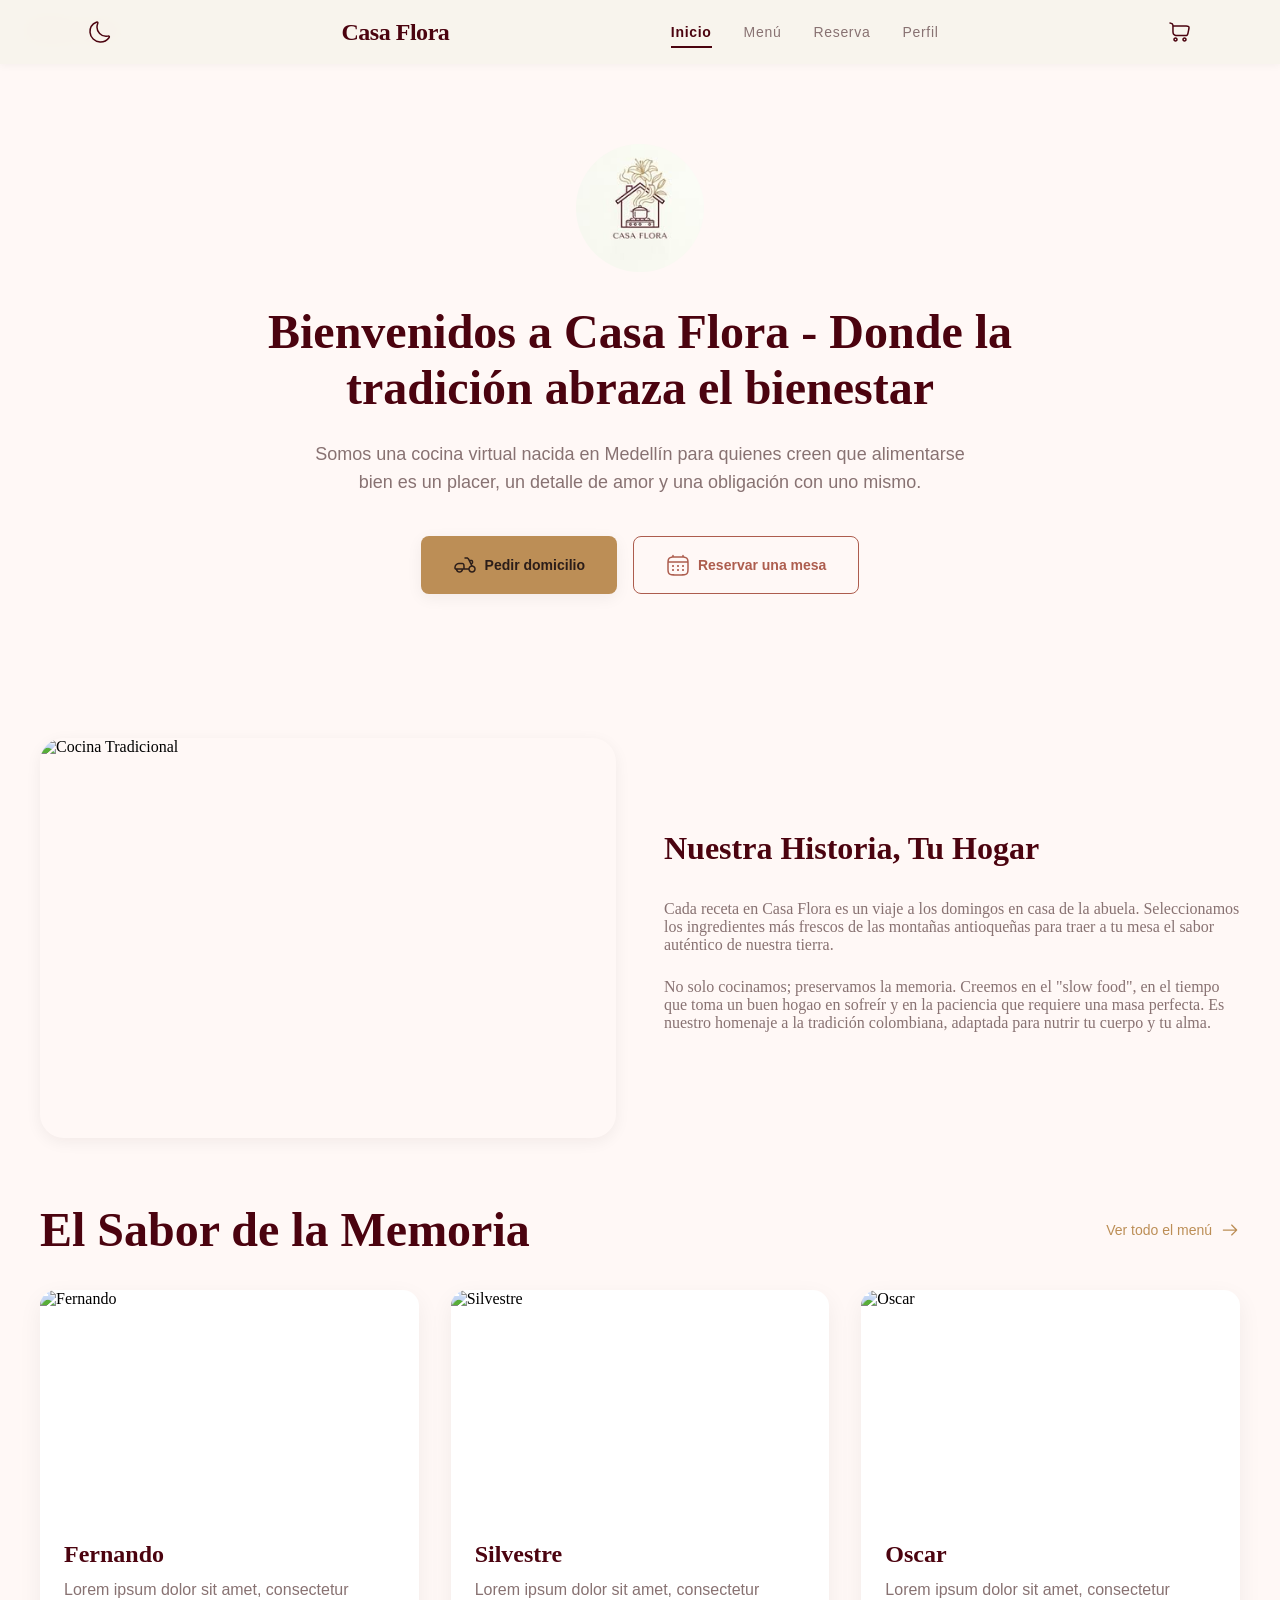
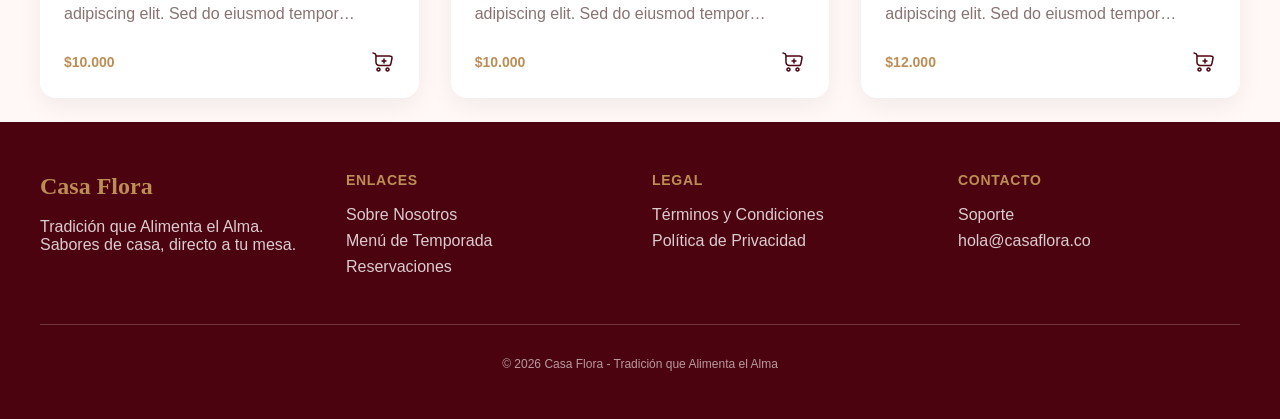
==== commit 4fdcd257: "feat: add hero section animations and product showcase functionality" ====
--- a/index.html
+++ b/index.html
@@ -560,6 +560,7 @@
             </div>
         </footer>
         <script src="./assets/js/navbar.js"></script>
-        <script src="./assets/js/hero-section.js"></script>
+        <script src="./assets/js/hero-section/hero-section.js"></script>
+        <script type="module" src="./assets/js/hero-section/product-showcase.js"></script>
     </body>
 </html>
--- a/assets/css/global.css
+++ b/assets/css/global.css
@@ -142,6 +142,37 @@
     padding: 0;
     background-color: var(--background);
     overflow-x: hidden;
+    transition: background-color 0.4s ease, color 0.4s ease;
+}
+
+header,
+.navbar button,
+.main-heading,
+.bottom-navbar,
+.bottom-navbar a,
+.main-footer,
+.footer-title,
+.footer-brand p,
+.footer-links h4,
+.footer-links a,
+.footer-links li,
+.footer-bottom,
+.desktop-nav-link,
+.product-card,
+.product-info h3,
+.product-info p,
+.product-action span,
+.add-to-cart,
+.media-tag-container,
+.hero-section p,
+.secondary-heading,
+.info-container h2,
+.info-container p,
+.showcase-header h2,
+.menu-anchor,
+.delivery-button,
+.booking-button {
+    transition: background-color 0.4s ease, color 0.4s ease, border-color 0.4s ease, box-shadow 0.4s ease;
 }
 
 header {
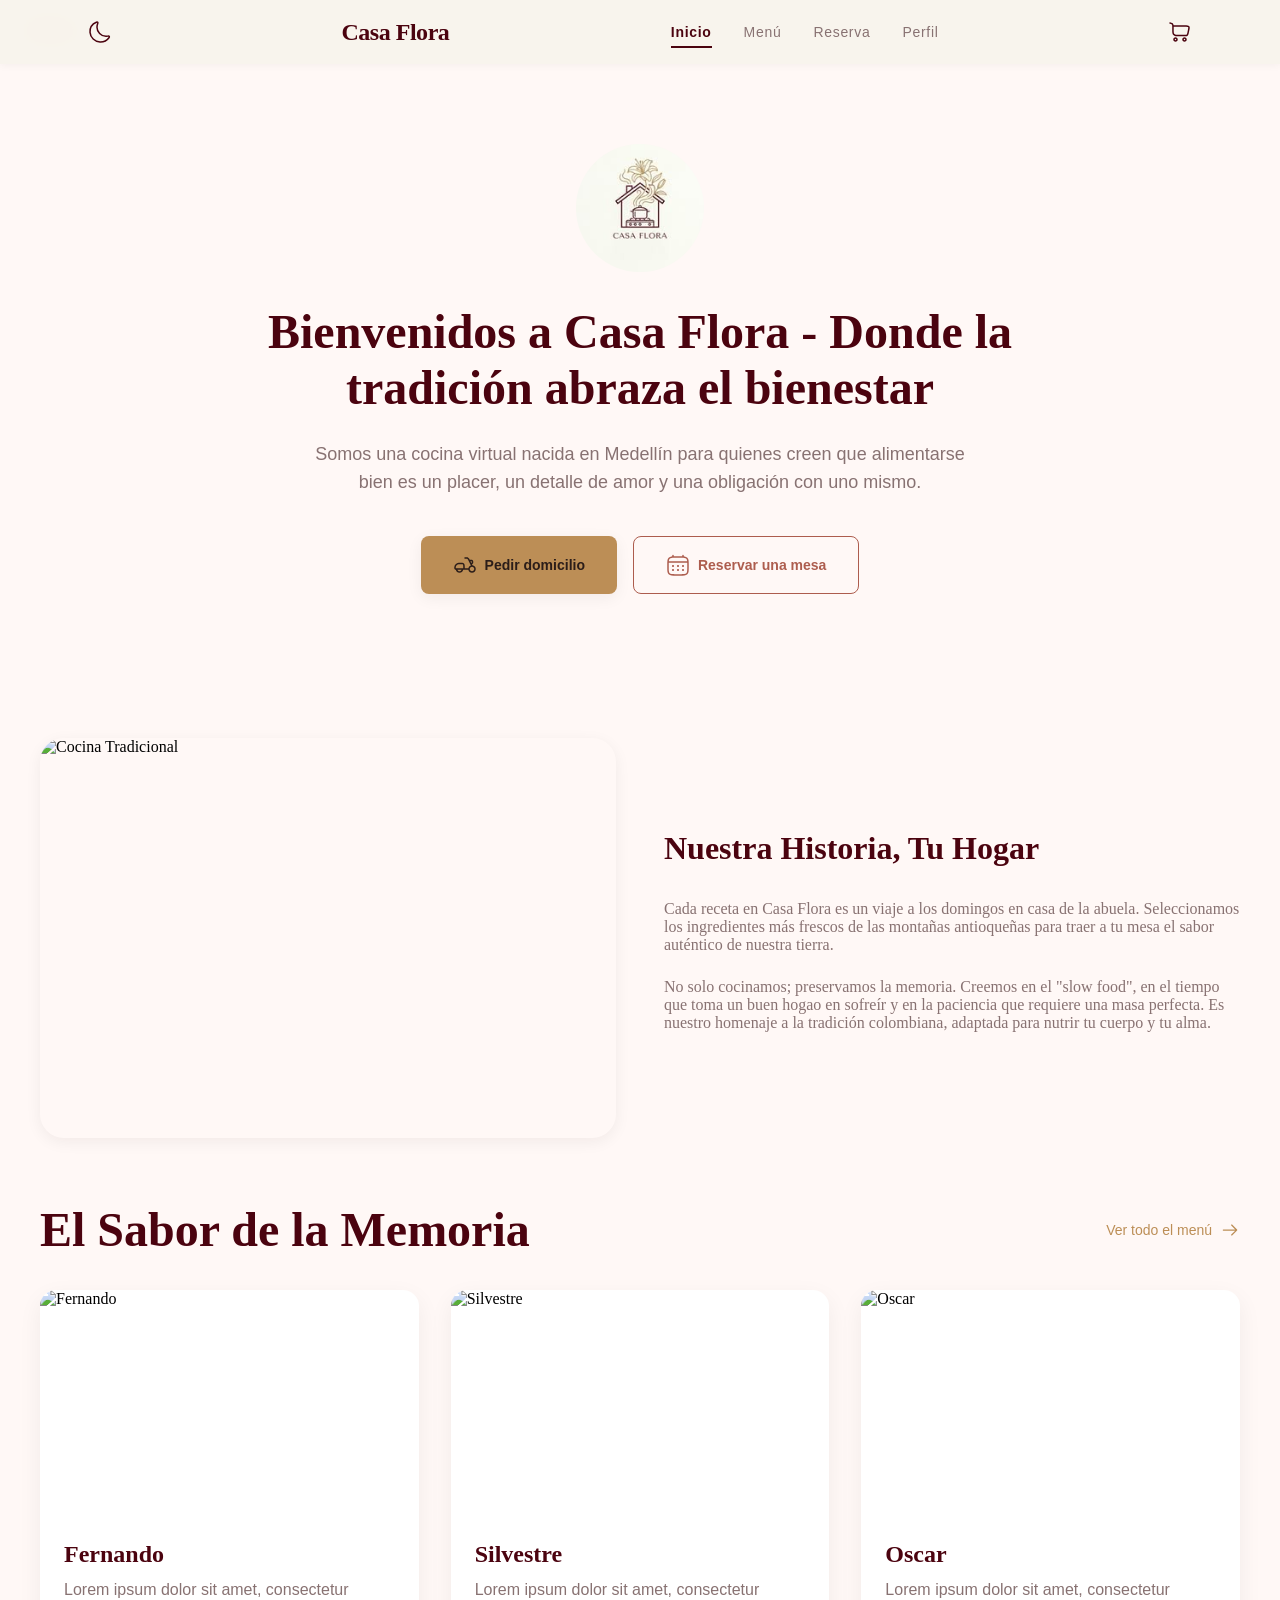
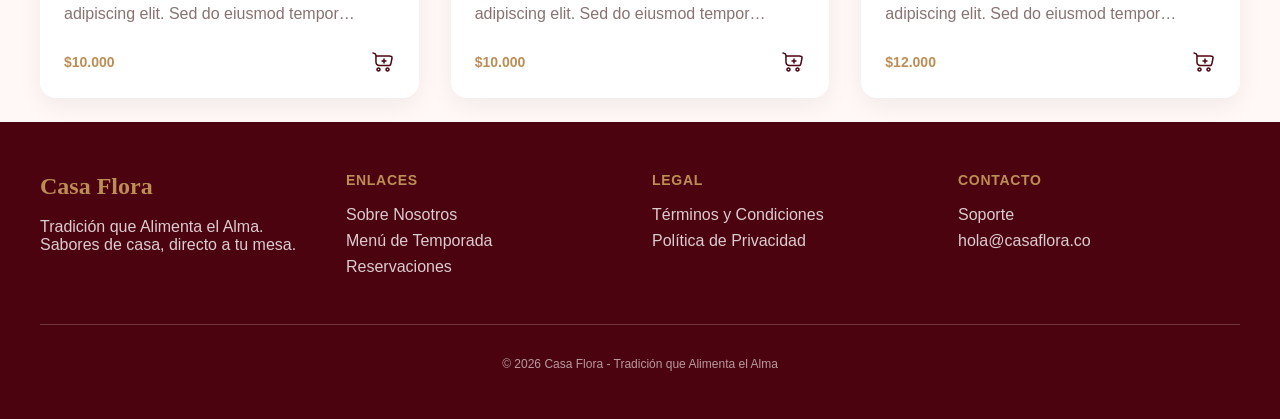
==== commit f4f55fea: "refactor: update product structure to use categories array and adjust imports" ====
--- a/index.html
+++ b/index.html
@@ -205,182 +205,7 @@
                 </div>
 
                 <div class="products-grid">
-                    <div class="product-card">
-                        <div class="product-media">
-                            <img
-                                src="https://lh3.googleusercontent.com/aida-public/[base64]"
-                                alt="Empanadas Silvestre"
-                                class="product-picture"
-                            />
-                        </div>
-                        <div class="media-tag-container">
-                            <span>Tradicional</span>
-                        </div>
-
-                        <div class="product-info">
-                            <h3>Empanadas Silvestre</h3>
-                            <p>
-                                Masa de maíz trillado, crujientes por fuera, con
-                                un guiso casero de papa y carne desmechada.
-                                Acompañadas de nuestro ají de la casa.
-                            </p>
-
-                            <div class="product-action">
-                                <span>$12.000</span>
-                                <button class="add-to-cart">
-                                    <svg
-                                        xmlns="http://www.w3.org/2000/svg"
-                                        width="64"
-                                        height="64"
-                                        viewBox="0 0 24 24"
-                                        fill="none"
-                                        class="add-to-cart-icon"
-                                    >
-                                        <path
-                                            d="M13.7502 8.99999C13.7502 8.58578 13.4144 8.24999 13.0002 8.24999C12.586 8.24999 12.2502 8.58578 12.2502 8.99999V10.25H11.0002C10.586 10.25 10.2502 10.5858 10.2502 11C10.2502 11.4142 10.586 11.75 11.0002 11.75H12.2502V13C12.2502 13.4142 12.586 13.75 13.0002 13.75C13.4144 13.75 13.7502 13.4142 13.7502 13V11.75H15.0002C15.4144 11.75 15.7502 11.4142 15.7502 11C15.7502 10.5858 15.4144 10.25 15.0002 10.25H13.7502V8.99999Z"
-                                            fill="currentColor"
-                                        ></path>
-                                        <path
-                                            fill-rule="evenodd"
-                                            clip-rule="evenodd"
-                                            d="M1.29266 2.75123C1.43005 2.36047 1.8582 2.15506 2.24896 2.29245L2.55036 2.39841C3.16689 2.61514 3.69052 2.79922 4.10261 3.00142C4.54324 3.21762 4.92109 3.48396 5.20527 3.89982C5.48725 4.31246 5.60367 4.76518 5.6574 5.26156C5.66124 5.29709 5.6648 5.33324 5.66809 5.36999L17.1203 5.36999C17.9389 5.36998 18.7735 5.36997 19.4606 5.44677C19.8103 5.48587 20.1569 5.54817 20.4634 5.65586C20.7639 5.76144 21.0942 5.93435 21.3292 6.23977C21.711 6.73616 21.7777 7.31417 21.7416 7.90037C21.7071 8.45848 21.5686 9.15237 21.4039 9.97726L21.3935 10.0295L21.3925 10.0341L20.8836 12.5034C20.7339 13.2298 20.6079 13.841 20.4455 14.3232C20.2731 14.8346 20.0341 15.2842 19.6076 15.6318C19.1811 15.9793 18.6925 16.1227 18.1568 16.1882C17.6518 16.25 17.0278 16.25 16.2862 16.25L10.8804 16.25C9.53464 16.25 8.44479 16.25 7.58656 16.1283C6.69032 16.0012 5.93752 15.7285 5.34366 15.1022C4.79742 14.526 4.50529 13.9144 4.35897 13.0601C4.22191 12.2599 4.20828 11.2125 4.20828 9.75999V7.03835C4.20828 6.2984 4.20726 5.80319 4.16611 5.42298C4.12678 5.05963 4.05708 4.87821 3.96682 4.74612C3.87876 4.61726 3.74509 4.49683 3.44186 4.34805C3.11902 4.18964 2.68026 4.03409 2.01266 3.79937L1.75145 3.70754C1.36068 3.57015 1.15527 3.142 1.29266 2.75123ZM5.70828 6.86999L5.70828 9.75999C5.70828 11.249 5.72628 12.1578 5.83744 12.8069C5.93933 13.4018 6.11202 13.7325 6.43219 14.0701C6.70473 14.3576 7.08235 14.5418 7.79716 14.6432C8.53783 14.7482 9.5209 14.75 10.9377 14.75H16.2406C17.0399 14.75 17.5714 14.7487 17.9746 14.6993C18.3573 14.6525 18.5348 14.571 18.66 14.469C18.7853 14.3669 18.9009 14.2095 19.024 13.8441C19.1537 13.4593 19.2623 12.9389 19.4237 12.1561L19.9225 9.73594L19.9229 9.73372C20.1005 8.84379 20.217 8.25153 20.2444 7.80796C20.2704 7.38651 20.2043 7.2393 20.1429 7.1579C20.1367 7.15262 20.0931 7.11568 19.9661 7.07104C19.8107 7.01642 19.5895 6.97052 19.2939 6.93748C18.6991 6.87099 17.9454 6.86999 17.089 6.86999H5.70828Z"
-                                            fill="currentColor"
-                                        ></path>
-                                        <path
-                                            fill-rule="evenodd"
-                                            clip-rule="evenodd"
-                                            d="M5.2502 19.5C5.2502 20.7426 6.25756 21.75 7.5002 21.75C8.74285 21.75 9.7502 20.7426 9.7502 19.5C9.7502 18.2573 8.74285 17.25 7.5002 17.25C6.25756 17.25 5.2502 18.2573 5.2502 19.5ZM7.5002 20.25C7.08599 20.25 6.7502 19.9142 6.7502 19.5C6.7502 19.0858 7.08599 18.75 7.5002 18.75C7.91442 18.75 8.2502 19.0858 8.2502 19.5C8.2502 19.9142 7.91442 20.25 7.5002 20.25Z"
-                                            fill="currentColor"
-                                        ></path>
-                                        <path
-                                            fill-rule="evenodd"
-                                            clip-rule="evenodd"
-                                            d="M14.2502 19.5001C14.2502 20.7427 15.2576 21.7501 16.5002 21.7501C17.7428 21.7501 18.7502 20.7427 18.7502 19.5001C18.7502 18.2574 17.7428 17.2501 16.5002 17.2501C15.2576 17.2501 14.2502 18.2574 14.2502 19.5001ZM16.5002 20.2501C16.086 20.2501 15.7502 19.9143 15.7502 19.5001C15.7502 19.0859 16.086 18.7501 16.5002 18.7501C16.9144 18.7501 17.2502 19.0859 17.2502 19.5001C17.2502 19.9143 16.9144 20.2501 16.5002 20.2501Z"
-                                            fill="currentColor"
-                                        ></path>
-                                    </svg>
-                                </button>
-                            </div>
-                        </div>
-                    </div>
-
-                    <div class="product-card">
-                        <div class="product-media">
-                            <img
-                                src="https://lh3.googleusercontent.com/aida-public/[base64]"
-                                alt="Empanadas Silvestre"
-                                class="product-picture"
-                            />
-                        </div>
-                        <div class="media-tag-container">
-                            <span>Tradicional</span>
-                        </div>
-
-                        <div class="product-info">
-                            <h3>Empanadas Silvestre</h3>
-                            <p>
-                                Masa de maíz trillado, crujientes por fuera, con
-                                un guiso casero de papa y carne desmechada.
-                                Acompañadas de nuestro ají de la casa.
-                            </p>
-
-                            <div class="product-action">
-                                <span>$12.000</span>
-                                <button class="add-to-cart">
-                                    <svg
-                                        xmlns="http://www.w3.org/2000/svg"
-                                        width="64"
-                                        height="64"
-                                        viewBox="0 0 24 24"
-                                        fill="none"
-                                        class="add-to-cart-icon"
-                                    >
-                                        <path
-                                            d="M13.7502 8.99999C13.7502 8.58578 13.4144 8.24999 13.0002 8.24999C12.586 8.24999 12.2502 8.58578 12.2502 8.99999V10.25H11.0002C10.586 10.25 10.2502 10.5858 10.2502 11C10.2502 11.4142 10.586 11.75 11.0002 11.75H12.2502V13C12.2502 13.4142 12.586 13.75 13.0002 13.75C13.4144 13.75 13.7502 13.4142 13.7502 13V11.75H15.0002C15.4144 11.75 15.7502 11.4142 15.7502 11C15.7502 10.5858 15.4144 10.25 15.0002 10.25H13.7502V8.99999Z"
-                                            fill="currentColor"
-                                        ></path>
-                                        <path
-                                            fill-rule="evenodd"
-                                            clip-rule="evenodd"
-                                            d="M1.29266 2.75123C1.43005 2.36047 1.8582 2.15506 2.24896 2.29245L2.55036 2.39841C3.16689 2.61514 3.69052 2.79922 4.10261 3.00142C4.54324 3.21762 4.92109 3.48396 5.20527 3.89982C5.48725 4.31246 5.60367 4.76518 5.6574 5.26156C5.66124 5.29709 5.6648 5.33324 5.66809 5.36999L17.1203 5.36999C17.9389 5.36998 18.7735 5.36997 19.4606 5.44677C19.8103 5.48587 20.1569 5.54817 20.4634 5.65586C20.7639 5.76144 21.0942 5.93435 21.3292 6.23977C21.711 6.73616 21.7777 7.31417 21.7416 7.90037C21.7071 8.45848 21.5686 9.15237 21.4039 9.97726L21.3935 10.0295L21.3925 10.0341L20.8836 12.5034C20.7339 13.2298 20.6079 13.841 20.4455 14.3232C20.2731 14.8346 20.0341 15.2842 19.6076 15.6318C19.1811 15.9793 18.6925 16.1227 18.1568 16.1882C17.6518 16.25 17.0278 16.25 16.2862 16.25L10.8804 16.25C9.53464 16.25 8.44479 16.25 7.58656 16.1283C6.69032 16.0012 5.93752 15.7285 5.34366 15.1022C4.79742 14.526 4.50529 13.9144 4.35897 13.0601C4.22191 12.2599 4.20828 11.2125 4.20828 9.75999V7.03835C4.20828 6.2984 4.20726 5.80319 4.16611 5.42298C4.12678 5.05963 4.05708 4.87821 3.96682 4.74612C3.87876 4.61726 3.74509 4.49683 3.44186 4.34805C3.11902 4.18964 2.68026 4.03409 2.01266 3.79937L1.75145 3.70754C1.36068 3.57015 1.15527 3.142 1.29266 2.75123ZM5.70828 6.86999L5.70828 9.75999C5.70828 11.249 5.72628 12.1578 5.83744 12.8069C5.93933 13.4018 6.11202 13.7325 6.43219 14.0701C6.70473 14.3576 7.08235 14.5418 7.79716 14.6432C8.53783 14.7482 9.5209 14.75 10.9377 14.75H16.2406C17.0399 14.75 17.5714 14.7487 17.9746 14.6993C18.3573 14.6525 18.5348 14.571 18.66 14.469C18.7853 14.3669 18.9009 14.2095 19.024 13.8441C19.1537 13.4593 19.2623 12.9389 19.4237 12.1561L19.9225 9.73594L19.9229 9.73372C20.1005 8.84379 20.217 8.25153 20.2444 7.80796C20.2704 7.38651 20.2043 7.2393 20.1429 7.1579C20.1367 7.15262 20.0931 7.11568 19.9661 7.07104C19.8107 7.01642 19.5895 6.97052 19.2939 6.93748C18.6991 6.87099 17.9454 6.86999 17.089 6.86999H5.70828Z"
-                                            fill="currentColor"
-                                        ></path>
-                                        <path
-                                            fill-rule="evenodd"
-                                            clip-rule="evenodd"
-                                            d="M5.2502 19.5C5.2502 20.7426 6.25756 21.75 7.5002 21.75C8.74285 21.75 9.7502 20.7426 9.7502 19.5C9.7502 18.2573 8.74285 17.25 7.5002 17.25C6.25756 17.25 5.2502 18.2573 5.2502 19.5ZM7.5002 20.25C7.08599 20.25 6.7502 19.9142 6.7502 19.5C6.7502 19.0858 7.08599 18.75 7.5002 18.75C7.91442 18.75 8.2502 19.0858 8.2502 19.5C8.2502 19.9142 7.91442 20.25 7.5002 20.25Z"
-                                            fill="currentColor"
-                                        ></path>
-                                        <path
-                                            fill-rule="evenodd"
-                                            clip-rule="evenodd"
-                                            d="M14.2502 19.5001C14.2502 20.7427 15.2576 21.7501 16.5002 21.7501C17.7428 21.7501 18.7502 20.7427 18.7502 19.5001C18.7502 18.2574 17.7428 17.2501 16.5002 17.2501C15.2576 17.2501 14.2502 18.2574 14.2502 19.5001ZM16.5002 20.2501C16.086 20.2501 15.7502 19.9143 15.7502 19.5001C15.7502 19.0859 16.086 18.7501 16.5002 18.7501C16.9144 18.7501 17.2502 19.0859 17.2502 19.5001C17.2502 19.9143 16.9144 20.2501 16.5002 20.2501Z"
-                                            fill="currentColor"
-                                        ></path>
-                                    </svg>
-                                </button>
-                            </div>
-                        </div>
-                    </div>
-
-                    <div class="product-card">
-                        <div class="product-media">
-                            <img
-                                src="https://lh3.googleusercontent.com/aida-public/[base64]"
-                                alt="Empanadas Silvestre"
-                                class="product-picture"
-                            />
-                        </div>
-                        <div class="media-tag-container">
-                            <span>Tradicional</span>
-                        </div>
-
-                        <div class="product-info">
-                            <h3>Empanadas Silvestre</h3>
-                            <p>
-                                Masa de maíz trillado, crujientes por fuera, con
-                                un guiso casero de papa y carne desmechada.
-                                Acompañadas de nuestro ají de la casa.
-                            </p>
-
-                            <div class="product-action">
-                                <span>$12.000</span>
-                                <button class="add-to-cart">
-                                    <svg
-                                        xmlns="http://www.w3.org/2000/svg"
-                                        width="64"
-                                        height="64"
-                                        viewBox="0 0 24 24"
-                                        fill="none"
-                                        class="add-to-cart-icon"
-                                    >
-                                        <path
-                                            d="M13.7502 8.99999C13.7502 8.58578 13.4144 8.24999 13.0002 8.24999C12.586 8.24999 12.2502 8.58578 12.2502 8.99999V10.25H11.0002C10.586 10.25 10.2502 10.5858 10.2502 11C10.2502 11.4142 10.586 11.75 11.0002 11.75H12.2502V13C12.2502 13.4142 12.586 13.75 13.0002 13.75C13.4144 13.75 13.7502 13.4142 13.7502 13V11.75H15.0002C15.4144 11.75 15.7502 11.4142 15.7502 11C15.7502 10.5858 15.4144 10.25 15.0002 10.25H13.7502V8.99999Z"
-                                            fill="currentColor"
-                                        ></path>
-                                        <path
-                                            fill-rule="evenodd"
-                                            clip-rule="evenodd"
-                                            d="M1.29266 2.75123C1.43005 2.36047 1.8582 2.15506 2.24896 2.29245L2.55036 2.39841C3.16689 2.61514 3.69052 2.79922 4.10261 3.00142C4.54324 3.21762 4.92109 3.48396 5.20527 3.89982C5.48725 4.31246 5.60367 4.76518 5.6574 5.26156C5.66124 5.29709 5.6648 5.33324 5.66809 5.36999L17.1203 5.36999C17.9389 5.36998 18.7735 5.36997 19.4606 5.44677C19.8103 5.48587 20.1569 5.54817 20.4634 5.65586C20.7639 5.76144 21.0942 5.93435 21.3292 6.23977C21.711 6.73616 21.7777 7.31417 21.7416 7.90037C21.7071 8.45848 21.5686 9.15237 21.4039 9.97726L21.3935 10.0295L21.3925 10.0341L20.8836 12.5034C20.7339 13.2298 20.6079 13.841 20.4455 14.3232C20.2731 14.8346 20.0341 15.2842 19.6076 15.6318C19.1811 15.9793 18.6925 16.1227 18.1568 16.1882C17.6518 16.25 17.0278 16.25 16.2862 16.25L10.8804 16.25C9.53464 16.25 8.44479 16.25 7.58656 16.1283C6.69032 16.0012 5.93752 15.7285 5.34366 15.1022C4.79742 14.526 4.50529 13.9144 4.35897 13.0601C4.22191 12.2599 4.20828 11.2125 4.20828 9.75999V7.03835C4.20828 6.2984 4.20726 5.80319 4.16611 5.42298C4.12678 5.05963 4.05708 4.87821 3.96682 4.74612C3.87876 4.61726 3.74509 4.49683 3.44186 4.34805C3.11902 4.18964 2.68026 4.03409 2.01266 3.79937L1.75145 3.70754C1.36068 3.57015 1.15527 3.142 1.29266 2.75123ZM5.70828 6.86999L5.70828 9.75999C5.70828 11.249 5.72628 12.1578 5.83744 12.8069C5.93933 13.4018 6.11202 13.7325 6.43219 14.0701C6.70473 14.3576 7.08235 14.5418 7.79716 14.6432C8.53783 14.7482 9.5209 14.75 10.9377 14.75H16.2406C17.0399 14.75 17.5714 14.7487 17.9746 14.6993C18.3573 14.6525 18.5348 14.571 18.66 14.469C18.7853 14.3669 18.9009 14.2095 19.024 13.8441C19.1537 13.4593 19.2623 12.9389 19.4237 12.1561L19.9225 9.73594L19.9229 9.73372C20.1005 8.84379 20.217 8.25153 20.2444 7.80796C20.2704 7.38651 20.2043 7.2393 20.1429 7.1579C20.1367 7.15262 20.0931 7.11568 19.9661 7.07104C19.8107 7.01642 19.5895 6.97052 19.2939 6.93748C18.6991 6.87099 17.9454 6.86999 17.089 6.86999H5.70828Z"
-                                            fill="currentColor"
-                                        ></path>
-                                        <path
-                                            fill-rule="evenodd"
-                                            clip-rule="evenodd"
-                                            d="M5.2502 19.5C5.2502 20.7426 6.25756 21.75 7.5002 21.75C8.74285 21.75 9.7502 20.7426 9.7502 19.5C9.7502 18.2573 8.74285 17.25 7.5002 17.25C6.25756 17.25 5.2502 18.2573 5.2502 19.5ZM7.5002 20.25C7.08599 20.25 6.7502 19.9142 6.7502 19.5C6.7502 19.0858 7.08599 18.75 7.5002 18.75C7.91442 18.75 8.2502 19.0858 8.2502 19.5C8.2502 19.9142 7.91442 20.25 7.5002 20.25Z"
-                                            fill="currentColor"
-                                        ></path>
-                                        <path
-                                            fill-rule="evenodd"
-                                            clip-rule="evenodd"
-                                            d="M14.2502 19.5001C14.2502 20.7427 15.2576 21.7501 16.5002 21.7501C17.7428 21.7501 18.7502 20.7427 18.7502 19.5001C18.7502 18.2574 17.7428 17.2501 16.5002 17.2501C15.2576 17.2501 14.2502 18.2574 14.2502 19.5001ZM16.5002 20.2501C16.086 20.2501 15.7502 19.9143 15.7502 19.5001C15.7502 19.0859 16.086 18.7501 16.5002 18.7501C16.9144 18.7501 17.2502 19.0859 17.2502 19.5001C17.2502 19.9143 16.9144 20.2501 16.5002 20.2501Z"
-                                            fill="currentColor"
-                                        ></path>
-                                    </svg>
-                                </button>
-                            </div>
-                        </div>
-                    </div>
+                    
                 </div>
             </section>
         </main>
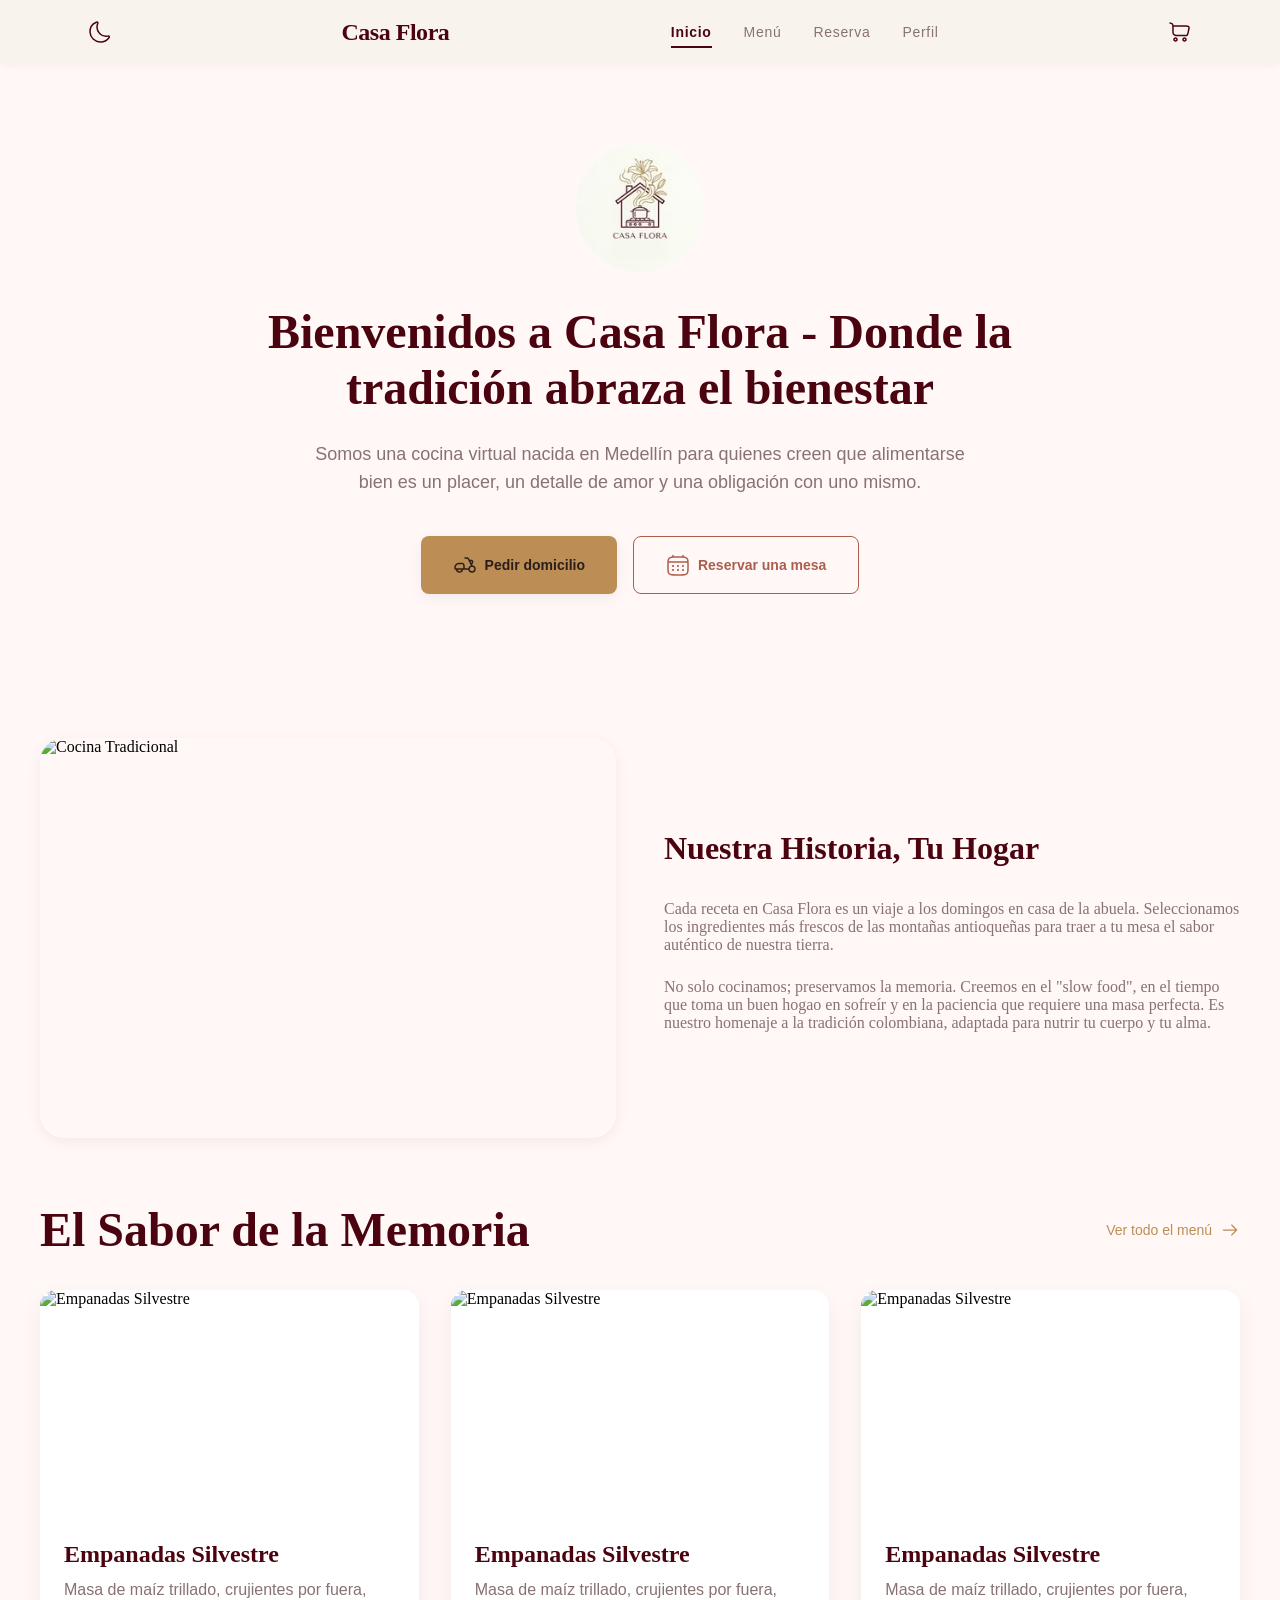
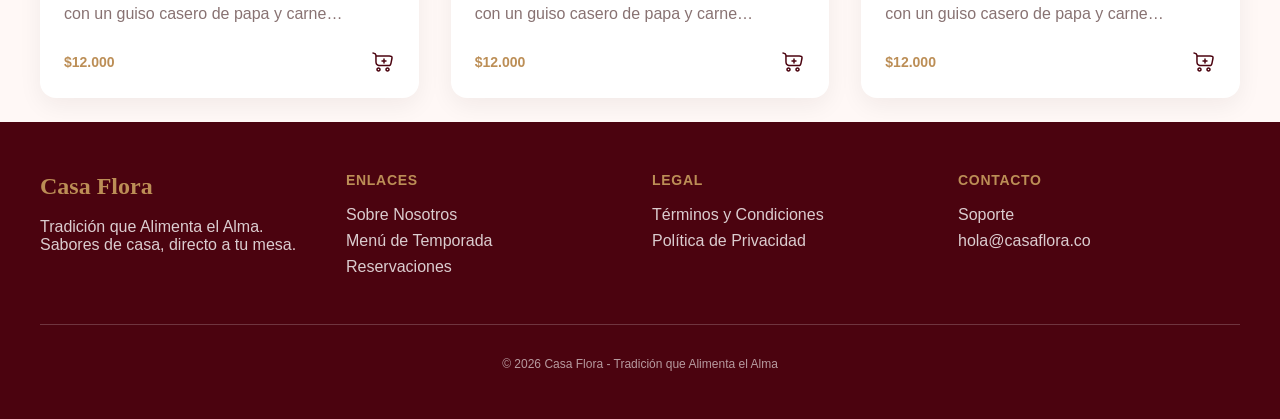
==== commit f983bf51: "Develop Commits into develop branch Commits de Desarrollo" ====
--- a/index.html
+++ b/index.html
@@ -205,7 +205,182 @@
                 </div>
 
                 <div class="products-grid">
-                    
+                    <div class="product-card">
+                        <div class="product-media">
+                            <img
+                                src="https://lh3.googleusercontent.com/aida-public/[base64]"
+                                alt="Empanadas Silvestre"
+                                class="product-picture"
+                            />
+                        </div>
+                        <div class="media-tag-container">
+                            <span>Tradicional</span>
+                        </div>
+
+                        <div class="product-info">
+                            <h3>Empanadas Silvestre</h3>
+                            <p>
+                                Masa de maíz trillado, crujientes por fuera, con
+                                un guiso casero de papa y carne desmechada.
+                                Acompañadas de nuestro ají de la casa.
+                            </p>
+
+                            <div class="product-action">
+                                <span>$12.000</span>
+                                <button class="add-to-cart">
+                                    <svg
+                                        xmlns="http://www.w3.org/2000/svg"
+                                        width="64"
+                                        height="64"
+                                        viewBox="0 0 24 24"
+                                        fill="none"
+                                        class="add-to-cart-icon"
+                                    >
+                                        <path
+                                            d="M13.7502 8.99999C13.7502 8.58578 13.4144 8.24999 13.0002 8.24999C12.586 8.24999 12.2502 8.58578 12.2502 8.99999V10.25H11.0002C10.586 10.25 10.2502 10.5858 10.2502 11C10.2502 11.4142 10.586 11.75 11.0002 11.75H12.2502V13C12.2502 13.4142 12.586 13.75 13.0002 13.75C13.4144 13.75 13.7502 13.4142 13.7502 13V11.75H15.0002C15.4144 11.75 15.7502 11.4142 15.7502 11C15.7502 10.5858 15.4144 10.25 15.0002 10.25H13.7502V8.99999Z"
+                                            fill="currentColor"
+                                        ></path>
+                                        <path
+                                            fill-rule="evenodd"
+                                            clip-rule="evenodd"
+                                            d="M1.29266 2.75123C1.43005 2.36047 1.8582 2.15506 2.24896 2.29245L2.55036 2.39841C3.16689 2.61514 3.69052 2.79922 4.10261 3.00142C4.54324 3.21762 4.92109 3.48396 5.20527 3.89982C5.48725 4.31246 5.60367 4.76518 5.6574 5.26156C5.66124 5.29709 5.6648 5.33324 5.66809 5.36999L17.1203 5.36999C17.9389 5.36998 18.7735 5.36997 19.4606 5.44677C19.8103 5.48587 20.1569 5.54817 20.4634 5.65586C20.7639 5.76144 21.0942 5.93435 21.3292 6.23977C21.711 6.73616 21.7777 7.31417 21.7416 7.90037C21.7071 8.45848 21.5686 9.15237 21.4039 9.97726L21.3935 10.0295L21.3925 10.0341L20.8836 12.5034C20.7339 13.2298 20.6079 13.841 20.4455 14.3232C20.2731 14.8346 20.0341 15.2842 19.6076 15.6318C19.1811 15.9793 18.6925 16.1227 18.1568 16.1882C17.6518 16.25 17.0278 16.25 16.2862 16.25L10.8804 16.25C9.53464 16.25 8.44479 16.25 7.58656 16.1283C6.69032 16.0012 5.93752 15.7285 5.34366 15.1022C4.79742 14.526 4.50529 13.9144 4.35897 13.0601C4.22191 12.2599 4.20828 11.2125 4.20828 9.75999V7.03835C4.20828 6.2984 4.20726 5.80319 4.16611 5.42298C4.12678 5.05963 4.05708 4.87821 3.96682 4.74612C3.87876 4.61726 3.74509 4.49683 3.44186 4.34805C3.11902 4.18964 2.68026 4.03409 2.01266 3.79937L1.75145 3.70754C1.36068 3.57015 1.15527 3.142 1.29266 2.75123ZM5.70828 6.86999L5.70828 9.75999C5.70828 11.249 5.72628 12.1578 5.83744 12.8069C5.93933 13.4018 6.11202 13.7325 6.43219 14.0701C6.70473 14.3576 7.08235 14.5418 7.79716 14.6432C8.53783 14.7482 9.5209 14.75 10.9377 14.75H16.2406C17.0399 14.75 17.5714 14.7487 17.9746 14.6993C18.3573 14.6525 18.5348 14.571 18.66 14.469C18.7853 14.3669 18.9009 14.2095 19.024 13.8441C19.1537 13.4593 19.2623 12.9389 19.4237 12.1561L19.9225 9.73594L19.9229 9.73372C20.1005 8.84379 20.217 8.25153 20.2444 7.80796C20.2704 7.38651 20.2043 7.2393 20.1429 7.1579C20.1367 7.15262 20.0931 7.11568 19.9661 7.07104C19.8107 7.01642 19.5895 6.97052 19.2939 6.93748C18.6991 6.87099 17.9454 6.86999 17.089 6.86999H5.70828Z"
+                                            fill="currentColor"
+                                        ></path>
+                                        <path
+                                            fill-rule="evenodd"
+                                            clip-rule="evenodd"
+                                            d="M5.2502 19.5C5.2502 20.7426 6.25756 21.75 7.5002 21.75C8.74285 21.75 9.7502 20.7426 9.7502 19.5C9.7502 18.2573 8.74285 17.25 7.5002 17.25C6.25756 17.25 5.2502 18.2573 5.2502 19.5ZM7.5002 20.25C7.08599 20.25 6.7502 19.9142 6.7502 19.5C6.7502 19.0858 7.08599 18.75 7.5002 18.75C7.91442 18.75 8.2502 19.0858 8.2502 19.5C8.2502 19.9142 7.91442 20.25 7.5002 20.25Z"
+                                            fill="currentColor"
+                                        ></path>
+                                        <path
+                                            fill-rule="evenodd"
+                                            clip-rule="evenodd"
+                                            d="M14.2502 19.5001C14.2502 20.7427 15.2576 21.7501 16.5002 21.7501C17.7428 21.7501 18.7502 20.7427 18.7502 19.5001C18.7502 18.2574 17.7428 17.2501 16.5002 17.2501C15.2576 17.2501 14.2502 18.2574 14.2502 19.5001ZM16.5002 20.2501C16.086 20.2501 15.7502 19.9143 15.7502 19.5001C15.7502 19.0859 16.086 18.7501 16.5002 18.7501C16.9144 18.7501 17.2502 19.0859 17.2502 19.5001C17.2502 19.9143 16.9144 20.2501 16.5002 20.2501Z"
+                                            fill="currentColor"
+                                        ></path>
+                                    </svg>
+                                </button>
+                            </div>
+                        </div>
+                    </div>
+
+                    <div class="product-card">
+                        <div class="product-media">
+                            <img
+                                src="https://lh3.googleusercontent.com/aida-public/[base64]"
+                                alt="Empanadas Silvestre"
+                                class="product-picture"
+                            />
+                        </div>
+                        <div class="media-tag-container">
+                            <span>Tradicional</span>
+                        </div>
+
+                        <div class="product-info">
+                            <h3>Empanadas Silvestre</h3>
+                            <p>
+                                Masa de maíz trillado, crujientes por fuera, con
+                                un guiso casero de papa y carne desmechada.
+                                Acompañadas de nuestro ají de la casa.
+                            </p>
+
+                            <div class="product-action">
+                                <span>$12.000</span>
+                                <button class="add-to-cart">
+                                    <svg
+                                        xmlns="http://www.w3.org/2000/svg"
+                                        width="64"
+                                        height="64"
+                                        viewBox="0 0 24 24"
+                                        fill="none"
+                                        class="add-to-cart-icon"
+                                    >
+                                        <path
+                                            d="M13.7502 8.99999C13.7502 8.58578 13.4144 8.24999 13.0002 8.24999C12.586 8.24999 12.2502 8.58578 12.2502 8.99999V10.25H11.0002C10.586 10.25 10.2502 10.5858 10.2502 11C10.2502 11.4142 10.586 11.75 11.0002 11.75H12.2502V13C12.2502 13.4142 12.586 13.75 13.0002 13.75C13.4144 13.75 13.7502 13.4142 13.7502 13V11.75H15.0002C15.4144 11.75 15.7502 11.4142 15.7502 11C15.7502 10.5858 15.4144 10.25 15.0002 10.25H13.7502V8.99999Z"
+                                            fill="currentColor"
+                                        ></path>
+                                        <path
+                                            fill-rule="evenodd"
+                                            clip-rule="evenodd"
+                                            d="M1.29266 2.75123C1.43005 2.36047 1.8582 2.15506 2.24896 2.29245L2.55036 2.39841C3.16689 2.61514 3.69052 2.79922 4.10261 3.00142C4.54324 3.21762 4.92109 3.48396 5.20527 3.89982C5.48725 4.31246 5.60367 4.76518 5.6574 5.26156C5.66124 5.29709 5.6648 5.33324 5.66809 5.36999L17.1203 5.36999C17.9389 5.36998 18.7735 5.36997 19.4606 5.44677C19.8103 5.48587 20.1569 5.54817 20.4634 5.65586C20.7639 5.76144 21.0942 5.93435 21.3292 6.23977C21.711 6.73616 21.7777 7.31417 21.7416 7.90037C21.7071 8.45848 21.5686 9.15237 21.4039 9.97726L21.3935 10.0295L21.3925 10.0341L20.8836 12.5034C20.7339 13.2298 20.6079 13.841 20.4455 14.3232C20.2731 14.8346 20.0341 15.2842 19.6076 15.6318C19.1811 15.9793 18.6925 16.1227 18.1568 16.1882C17.6518 16.25 17.0278 16.25 16.2862 16.25L10.8804 16.25C9.53464 16.25 8.44479 16.25 7.58656 16.1283C6.69032 16.0012 5.93752 15.7285 5.34366 15.1022C4.79742 14.526 4.50529 13.9144 4.35897 13.0601C4.22191 12.2599 4.20828 11.2125 4.20828 9.75999V7.03835C4.20828 6.2984 4.20726 5.80319 4.16611 5.42298C4.12678 5.05963 4.05708 4.87821 3.96682 4.74612C3.87876 4.61726 3.74509 4.49683 3.44186 4.34805C3.11902 4.18964 2.68026 4.03409 2.01266 3.79937L1.75145 3.70754C1.36068 3.57015 1.15527 3.142 1.29266 2.75123ZM5.70828 6.86999L5.70828 9.75999C5.70828 11.249 5.72628 12.1578 5.83744 12.8069C5.93933 13.4018 6.11202 13.7325 6.43219 14.0701C6.70473 14.3576 7.08235 14.5418 7.79716 14.6432C8.53783 14.7482 9.5209 14.75 10.9377 14.75H16.2406C17.0399 14.75 17.5714 14.7487 17.9746 14.6993C18.3573 14.6525 18.5348 14.571 18.66 14.469C18.7853 14.3669 18.9009 14.2095 19.024 13.8441C19.1537 13.4593 19.2623 12.9389 19.4237 12.1561L19.9225 9.73594L19.9229 9.73372C20.1005 8.84379 20.217 8.25153 20.2444 7.80796C20.2704 7.38651 20.2043 7.2393 20.1429 7.1579C20.1367 7.15262 20.0931 7.11568 19.9661 7.07104C19.8107 7.01642 19.5895 6.97052 19.2939 6.93748C18.6991 6.87099 17.9454 6.86999 17.089 6.86999H5.70828Z"
+                                            fill="currentColor"
+                                        ></path>
+                                        <path
+                                            fill-rule="evenodd"
+                                            clip-rule="evenodd"
+                                            d="M5.2502 19.5C5.2502 20.7426 6.25756 21.75 7.5002 21.75C8.74285 21.75 9.7502 20.7426 9.7502 19.5C9.7502 18.2573 8.74285 17.25 7.5002 17.25C6.25756 17.25 5.2502 18.2573 5.2502 19.5ZM7.5002 20.25C7.08599 20.25 6.7502 19.9142 6.7502 19.5C6.7502 19.0858 7.08599 18.75 7.5002 18.75C7.91442 18.75 8.2502 19.0858 8.2502 19.5C8.2502 19.9142 7.91442 20.25 7.5002 20.25Z"
+                                            fill="currentColor"
+                                        ></path>
+                                        <path
+                                            fill-rule="evenodd"
+                                            clip-rule="evenodd"
+                                            d="M14.2502 19.5001C14.2502 20.7427 15.2576 21.7501 16.5002 21.7501C17.7428 21.7501 18.7502 20.7427 18.7502 19.5001C18.7502 18.2574 17.7428 17.2501 16.5002 17.2501C15.2576 17.2501 14.2502 18.2574 14.2502 19.5001ZM16.5002 20.2501C16.086 20.2501 15.7502 19.9143 15.7502 19.5001C15.7502 19.0859 16.086 18.7501 16.5002 18.7501C16.9144 18.7501 17.2502 19.0859 17.2502 19.5001C17.2502 19.9143 16.9144 20.2501 16.5002 20.2501Z"
+                                            fill="currentColor"
+                                        ></path>
+                                    </svg>
+                                </button>
+                            </div>
+                        </div>
+                    </div>
+
+                    <div class="product-card">
+                        <div class="product-media">
+                            <img
+                                src="https://lh3.googleusercontent.com/aida-public/[base64]"
+                                alt="Empanadas Silvestre"
+                                class="product-picture"
+                            />
+                        </div>
+                        <div class="media-tag-container">
+                            <span>Tradicional</span>
+                        </div>
+
+                        <div class="product-info">
+                            <h3>Empanadas Silvestre</h3>
+                            <p>
+                                Masa de maíz trillado, crujientes por fuera, con
+                                un guiso casero de papa y carne desmechada.
+                                Acompañadas de nuestro ají de la casa.
+                            </p>
+
+                            <div class="product-action">
+                                <span>$12.000</span>
+                                <button class="add-to-cart">
+                                    <svg
+                                        xmlns="http://www.w3.org/2000/svg"
+                                        width="64"
+                                        height="64"
+                                        viewBox="0 0 24 24"
+                                        fill="none"
+                                        class="add-to-cart-icon"
+                                    >
+                                        <path
+                                            d="M13.7502 8.99999C13.7502 8.58578 13.4144 8.24999 13.0002 8.24999C12.586 8.24999 12.2502 8.58578 12.2502 8.99999V10.25H11.0002C10.586 10.25 10.2502 10.5858 10.2502 11C10.2502 11.4142 10.586 11.75 11.0002 11.75H12.2502V13C12.2502 13.4142 12.586 13.75 13.0002 13.75C13.4144 13.75 13.7502 13.4142 13.7502 13V11.75H15.0002C15.4144 11.75 15.7502 11.4142 15.7502 11C15.7502 10.5858 15.4144 10.25 15.0002 10.25H13.7502V8.99999Z"
+                                            fill="currentColor"
+                                        ></path>
+                                        <path
+                                            fill-rule="evenodd"
+                                            clip-rule="evenodd"
+                                            d="M1.29266 2.75123C1.43005 2.36047 1.8582 2.15506 2.24896 2.29245L2.55036 2.39841C3.16689 2.61514 3.69052 2.79922 4.10261 3.00142C4.54324 3.21762 4.92109 3.48396 5.20527 3.89982C5.48725 4.31246 5.60367 4.76518 5.6574 5.26156C5.66124 5.29709 5.6648 5.33324 5.66809 5.36999L17.1203 5.36999C17.9389 5.36998 18.7735 5.36997 19.4606 5.44677C19.8103 5.48587 20.1569 5.54817 20.4634 5.65586C20.7639 5.76144 21.0942 5.93435 21.3292 6.23977C21.711 6.73616 21.7777 7.31417 21.7416 7.90037C21.7071 8.45848 21.5686 9.15237 21.4039 9.97726L21.3935 10.0295L21.3925 10.0341L20.8836 12.5034C20.7339 13.2298 20.6079 13.841 20.4455 14.3232C20.2731 14.8346 20.0341 15.2842 19.6076 15.6318C19.1811 15.9793 18.6925 16.1227 18.1568 16.1882C17.6518 16.25 17.0278 16.25 16.2862 16.25L10.8804 16.25C9.53464 16.25 8.44479 16.25 7.58656 16.1283C6.69032 16.0012 5.93752 15.7285 5.34366 15.1022C4.79742 14.526 4.50529 13.9144 4.35897 13.0601C4.22191 12.2599 4.20828 11.2125 4.20828 9.75999V7.03835C4.20828 6.2984 4.20726 5.80319 4.16611 5.42298C4.12678 5.05963 4.05708 4.87821 3.96682 4.74612C3.87876 4.61726 3.74509 4.49683 3.44186 4.34805C3.11902 4.18964 2.68026 4.03409 2.01266 3.79937L1.75145 3.70754C1.36068 3.57015 1.15527 3.142 1.29266 2.75123ZM5.70828 6.86999L5.70828 9.75999C5.70828 11.249 5.72628 12.1578 5.83744 12.8069C5.93933 13.4018 6.11202 13.7325 6.43219 14.0701C6.70473 14.3576 7.08235 14.5418 7.79716 14.6432C8.53783 14.7482 9.5209 14.75 10.9377 14.75H16.2406C17.0399 14.75 17.5714 14.7487 17.9746 14.6993C18.3573 14.6525 18.5348 14.571 18.66 14.469C18.7853 14.3669 18.9009 14.2095 19.024 13.8441C19.1537 13.4593 19.2623 12.9389 19.4237 12.1561L19.9225 9.73594L19.9229 9.73372C20.1005 8.84379 20.217 8.25153 20.2444 7.80796C20.2704 7.38651 20.2043 7.2393 20.1429 7.1579C20.1367 7.15262 20.0931 7.11568 19.9661 7.07104C19.8107 7.01642 19.5895 6.97052 19.2939 6.93748C18.6991 6.87099 17.9454 6.86999 17.089 6.86999H5.70828Z"
+                                            fill="currentColor"
+                                        ></path>
+                                        <path
+                                            fill-rule="evenodd"
+                                            clip-rule="evenodd"
+                                            d="M5.2502 19.5C5.2502 20.7426 6.25756 21.75 7.5002 21.75C8.74285 21.75 9.7502 20.7426 9.7502 19.5C9.7502 18.2573 8.74285 17.25 7.5002 17.25C6.25756 17.25 5.2502 18.2573 5.2502 19.5ZM7.5002 20.25C7.08599 20.25 6.7502 19.9142 6.7502 19.5C6.7502 19.0858 7.08599 18.75 7.5002 18.75C7.91442 18.75 8.2502 19.0858 8.2502 19.5C8.2502 19.9142 7.91442 20.25 7.5002 20.25Z"
+                                            fill="currentColor"
+                                        ></path>
+                                        <path
+                                            fill-rule="evenodd"
+                                            clip-rule="evenodd"
+                                            d="M14.2502 19.5001C14.2502 20.7427 15.2576 21.7501 16.5002 21.7501C17.7428 21.7501 18.7502 20.7427 18.7502 19.5001C18.7502 18.2574 17.7428 17.2501 16.5002 17.2501C15.2576 17.2501 14.2502 18.2574 14.2502 19.5001ZM16.5002 20.2501C16.086 20.2501 15.7502 19.9143 15.7502 19.5001C15.7502 19.0859 16.086 18.7501 16.5002 18.7501C16.9144 18.7501 17.2502 19.0859 17.2502 19.5001C17.2502 19.9143 16.9144 20.2501 16.5002 20.2501Z"
+                                            fill="currentColor"
+                                        ></path>
+                                    </svg>
+                                </button>
+                            </div>
+                        </div>
+                    </div>
                 </div>
             </section>
         </main>
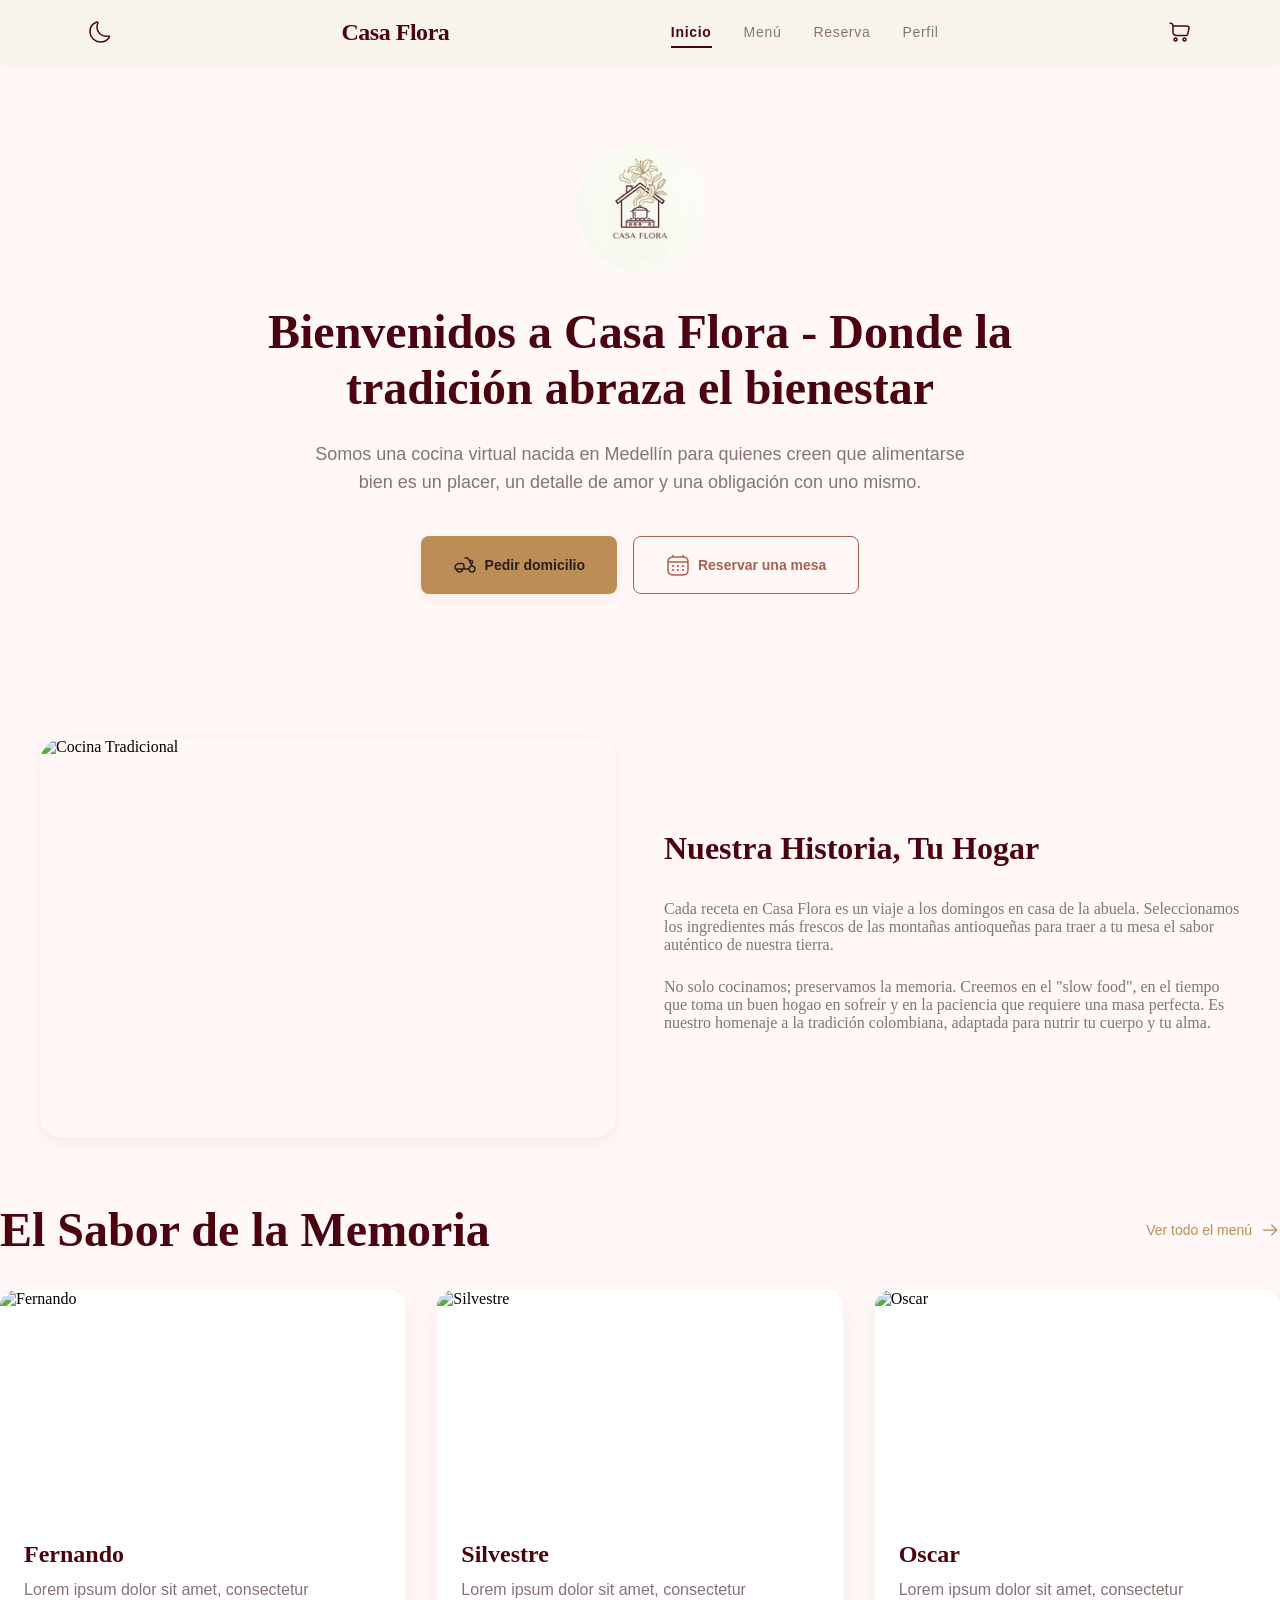
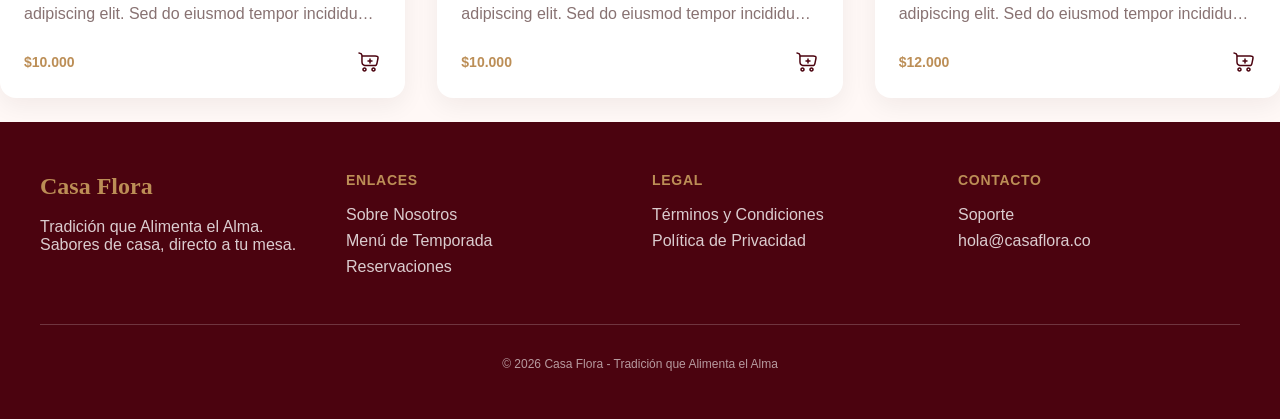
==== commit dea1b2e9: "refactor: update product showcase references" ====
--- a/index.html
+++ b/index.html
@@ -6,6 +6,11 @@
         <title>Casa Flora</title>
         <link rel="stylesheet" href="./assets/css/global.css" />
         <link rel="stylesheet" href="./assets/css/hero-section.css" />
+        <script>
+            if (localStorage.getItem("dark-theme") === "true") {
+                document.documentElement.classList.add("dark");
+            }
+        </script>
     </head>
     <body>
         <header>
@@ -181,7 +186,7 @@
                 </div>
             </section>
 
-            <section class="product-showcase">
+            <section class="productShowcase">
                 <div class="showcase-header">
                     <h2>El Sabor de la Memoria</h2>
                     <a href="./menu.html" class="menu-anchor"
@@ -205,189 +210,14 @@
                 </div>
 
                 <div class="products-grid">
-                    <div class="product-card">
-                        <div class="product-media">
-                            <img
-                                src="https://lh3.googleusercontent.com/aida-public/[base64]"
-                                alt="Empanadas Silvestre"
-                                class="product-picture"
-                            />
-                        </div>
-                        <div class="media-tag-container">
-                            <span>Tradicional</span>
-                        </div>
-
-                        <div class="product-info">
-                            <h3>Empanadas Silvestre</h3>
-                            <p>
-                                Masa de maíz trillado, crujientes por fuera, con
-                                un guiso casero de papa y carne desmechada.
-                                Acompañadas de nuestro ají de la casa.
-                            </p>
-
-                            <div class="product-action">
-                                <span>$12.000</span>
-                                <button class="add-to-cart">
-                                    <svg
-                                        xmlns="http://www.w3.org/2000/svg"
-                                        width="64"
-                                        height="64"
-                                        viewBox="0 0 24 24"
-                                        fill="none"
-                                        class="add-to-cart-icon"
-                                    >
-                                        <path
-                                            d="M13.7502 8.99999C13.7502 8.58578 13.4144 8.24999 13.0002 8.24999C12.586 8.24999 12.2502 8.58578 12.2502 8.99999V10.25H11.0002C10.586 10.25 10.2502 10.5858 10.2502 11C10.2502 11.4142 10.586 11.75 11.0002 11.75H12.2502V13C12.2502 13.4142 12.586 13.75 13.0002 13.75C13.4144 13.75 13.7502 13.4142 13.7502 13V11.75H15.0002C15.4144 11.75 15.7502 11.4142 15.7502 11C15.7502 10.5858 15.4144 10.25 15.0002 10.25H13.7502V8.99999Z"
-                                            fill="currentColor"
-                                        ></path>
-                                        <path
-                                            fill-rule="evenodd"
-                                            clip-rule="evenodd"
-                                            d="M1.29266 2.75123C1.43005 2.36047 1.8582 2.15506 2.24896 2.29245L2.55036 2.39841C3.16689 2.61514 3.69052 2.79922 4.10261 3.00142C4.54324 3.21762 4.92109 3.48396 5.20527 3.89982C5.48725 4.31246 5.60367 4.76518 5.6574 5.26156C5.66124 5.29709 5.6648 5.33324 5.66809 5.36999L17.1203 5.36999C17.9389 5.36998 18.7735 5.36997 19.4606 5.44677C19.8103 5.48587 20.1569 5.54817 20.4634 5.65586C20.7639 5.76144 21.0942 5.93435 21.3292 6.23977C21.711 6.73616 21.7777 7.31417 21.7416 7.90037C21.7071 8.45848 21.5686 9.15237 21.4039 9.97726L21.3935 10.0295L21.3925 10.0341L20.8836 12.5034C20.7339 13.2298 20.6079 13.841 20.4455 14.3232C20.2731 14.8346 20.0341 15.2842 19.6076 15.6318C19.1811 15.9793 18.6925 16.1227 18.1568 16.1882C17.6518 16.25 17.0278 16.25 16.2862 16.25L10.8804 16.25C9.53464 16.25 8.44479 16.25 7.58656 16.1283C6.69032 16.0012 5.93752 15.7285 5.34366 15.1022C4.79742 14.526 4.50529 13.9144 4.35897 13.0601C4.22191 12.2599 4.20828 11.2125 4.20828 9.75999V7.03835C4.20828 6.2984 4.20726 5.80319 4.16611 5.42298C4.12678 5.05963 4.05708 4.87821 3.96682 4.74612C3.87876 4.61726 3.74509 4.49683 3.44186 4.34805C3.11902 4.18964 2.68026 4.03409 2.01266 3.79937L1.75145 3.70754C1.36068 3.57015 1.15527 3.142 1.29266 2.75123ZM5.70828 6.86999L5.70828 9.75999C5.70828 11.249 5.72628 12.1578 5.83744 12.8069C5.93933 13.4018 6.11202 13.7325 6.43219 14.0701C6.70473 14.3576 7.08235 14.5418 7.79716 14.6432C8.53783 14.7482 9.5209 14.75 10.9377 14.75H16.2406C17.0399 14.75 17.5714 14.7487 17.9746 14.6993C18.3573 14.6525 18.5348 14.571 18.66 14.469C18.7853 14.3669 18.9009 14.2095 19.024 13.8441C19.1537 13.4593 19.2623 12.9389 19.4237 12.1561L19.9225 9.73594L19.9229 9.73372C20.1005 8.84379 20.217 8.25153 20.2444 7.80796C20.2704 7.38651 20.2043 7.2393 20.1429 7.1579C20.1367 7.15262 20.0931 7.11568 19.9661 7.07104C19.8107 7.01642 19.5895 6.97052 19.2939 6.93748C18.6991 6.87099 17.9454 6.86999 17.089 6.86999H5.70828Z"
-                                            fill="currentColor"
-                                        ></path>
-                                        <path
-                                            fill-rule="evenodd"
-                                            clip-rule="evenodd"
-                                            d="M5.2502 19.5C5.2502 20.7426 6.25756 21.75 7.5002 21.75C8.74285 21.75 9.7502 20.7426 9.7502 19.5C9.7502 18.2573 8.74285 17.25 7.5002 17.25C6.25756 17.25 5.2502 18.2573 5.2502 19.5ZM7.5002 20.25C7.08599 20.25 6.7502 19.9142 6.7502 19.5C6.7502 19.0858 7.08599 18.75 7.5002 18.75C7.91442 18.75 8.2502 19.0858 8.2502 19.5C8.2502 19.9142 7.91442 20.25 7.5002 20.25Z"
-                                            fill="currentColor"
-                                        ></path>
-                                        <path
-                                            fill-rule="evenodd"
-                                            clip-rule="evenodd"
-                                            d="M14.2502 19.5001C14.2502 20.7427 15.2576 21.7501 16.5002 21.7501C17.7428 21.7501 18.7502 20.7427 18.7502 19.5001C18.7502 18.2574 17.7428 17.2501 16.5002 17.2501C15.2576 17.2501 14.2502 18.2574 14.2502 19.5001ZM16.5002 20.2501C16.086 20.2501 15.7502 19.9143 15.7502 19.5001C15.7502 19.0859 16.086 18.7501 16.5002 18.7501C16.9144 18.7501 17.2502 19.0859 17.2502 19.5001C17.2502 19.9143 16.9144 20.2501 16.5002 20.2501Z"
-                                            fill="currentColor"
-                                        ></path>
-                                    </svg>
-                                </button>
-                            </div>
-                        </div>
-                    </div>
-
-                    <div class="product-card">
-                        <div class="product-media">
-                            <img
-                                src="https://lh3.googleusercontent.com/aida-public/[base64]"
-                                alt="Empanadas Silvestre"
-                                class="product-picture"
-                            />
-                        </div>
-                        <div class="media-tag-container">
-                            <span>Tradicional</span>
-                        </div>
-
-                        <div class="product-info">
-                            <h3>Empanadas Silvestre</h3>
-                            <p>
-                                Masa de maíz trillado, crujientes por fuera, con
-                                un guiso casero de papa y carne desmechada.
-                                Acompañadas de nuestro ají de la casa.
-                            </p>
-
-                            <div class="product-action">
-                                <span>$12.000</span>
-                                <button class="add-to-cart">
-                                    <svg
-                                        xmlns="http://www.w3.org/2000/svg"
-                                        width="64"
-                                        height="64"
-                                        viewBox="0 0 24 24"
-                                        fill="none"
-                                        class="add-to-cart-icon"
-                                    >
-                                        <path
-                                            d="M13.7502 8.99999C13.7502 8.58578 13.4144 8.24999 13.0002 8.24999C12.586 8.24999 12.2502 8.58578 12.2502 8.99999V10.25H11.0002C10.586 10.25 10.2502 10.5858 10.2502 11C10.2502 11.4142 10.586 11.75 11.0002 11.75H12.2502V13C12.2502 13.4142 12.586 13.75 13.0002 13.75C13.4144 13.75 13.7502 13.4142 13.7502 13V11.75H15.0002C15.4144 11.75 15.7502 11.4142 15.7502 11C15.7502 10.5858 15.4144 10.25 15.0002 10.25H13.7502V8.99999Z"
-                                            fill="currentColor"
-                                        ></path>
-                                        <path
-                                            fill-rule="evenodd"
-                                            clip-rule="evenodd"
-                                            d="M1.29266 2.75123C1.43005 2.36047 1.8582 2.15506 2.24896 2.29245L2.55036 2.39841C3.16689 2.61514 3.69052 2.79922 4.10261 3.00142C4.54324 3.21762 4.92109 3.48396 5.20527 3.89982C5.48725 4.31246 5.60367 4.76518 5.6574 5.26156C5.66124 5.29709 5.6648 5.33324 5.66809 5.36999L17.1203 5.36999C17.9389 5.36998 18.7735 5.36997 19.4606 5.44677C19.8103 5.48587 20.1569 5.54817 20.4634 5.65586C20.7639 5.76144 21.0942 5.93435 21.3292 6.23977C21.711 6.73616 21.7777 7.31417 21.7416 7.90037C21.7071 8.45848 21.5686 9.15237 21.4039 9.97726L21.3935 10.0295L21.3925 10.0341L20.8836 12.5034C20.7339 13.2298 20.6079 13.841 20.4455 14.3232C20.2731 14.8346 20.0341 15.2842 19.6076 15.6318C19.1811 15.9793 18.6925 16.1227 18.1568 16.1882C17.6518 16.25 17.0278 16.25 16.2862 16.25L10.8804 16.25C9.53464 16.25 8.44479 16.25 7.58656 16.1283C6.69032 16.0012 5.93752 15.7285 5.34366 15.1022C4.79742 14.526 4.50529 13.9144 4.35897 13.0601C4.22191 12.2599 4.20828 11.2125 4.20828 9.75999V7.03835C4.20828 6.2984 4.20726 5.80319 4.16611 5.42298C4.12678 5.05963 4.05708 4.87821 3.96682 4.74612C3.87876 4.61726 3.74509 4.49683 3.44186 4.34805C3.11902 4.18964 2.68026 4.03409 2.01266 3.79937L1.75145 3.70754C1.36068 3.57015 1.15527 3.142 1.29266 2.75123ZM5.70828 6.86999L5.70828 9.75999C5.70828 11.249 5.72628 12.1578 5.83744 12.8069C5.93933 13.4018 6.11202 13.7325 6.43219 14.0701C6.70473 14.3576 7.08235 14.5418 7.79716 14.6432C8.53783 14.7482 9.5209 14.75 10.9377 14.75H16.2406C17.0399 14.75 17.5714 14.7487 17.9746 14.6993C18.3573 14.6525 18.5348 14.571 18.66 14.469C18.7853 14.3669 18.9009 14.2095 19.024 13.8441C19.1537 13.4593 19.2623 12.9389 19.4237 12.1561L19.9225 9.73594L19.9229 9.73372C20.1005 8.84379 20.217 8.25153 20.2444 7.80796C20.2704 7.38651 20.2043 7.2393 20.1429 7.1579C20.1367 7.15262 20.0931 7.11568 19.9661 7.07104C19.8107 7.01642 19.5895 6.97052 19.2939 6.93748C18.6991 6.87099 17.9454 6.86999 17.089 6.86999H5.70828Z"
-                                            fill="currentColor"
-                                        ></path>
-                                        <path
-                                            fill-rule="evenodd"
-                                            clip-rule="evenodd"
-                                            d="M5.2502 19.5C5.2502 20.7426 6.25756 21.75 7.5002 21.75C8.74285 21.75 9.7502 20.7426 9.7502 19.5C9.7502 18.2573 8.74285 17.25 7.5002 17.25C6.25756 17.25 5.2502 18.2573 5.2502 19.5ZM7.5002 20.25C7.08599 20.25 6.7502 19.9142 6.7502 19.5C6.7502 19.0858 7.08599 18.75 7.5002 18.75C7.91442 18.75 8.2502 19.0858 8.2502 19.5C8.2502 19.9142 7.91442 20.25 7.5002 20.25Z"
-                                            fill="currentColor"
-                                        ></path>
-                                        <path
-                                            fill-rule="evenodd"
-                                            clip-rule="evenodd"
-                                            d="M14.2502 19.5001C14.2502 20.7427 15.2576 21.7501 16.5002 21.7501C17.7428 21.7501 18.7502 20.7427 18.7502 19.5001C18.7502 18.2574 17.7428 17.2501 16.5002 17.2501C15.2576 17.2501 14.2502 18.2574 14.2502 19.5001ZM16.5002 20.2501C16.086 20.2501 15.7502 19.9143 15.7502 19.5001C15.7502 19.0859 16.086 18.7501 16.5002 18.7501C16.9144 18.7501 17.2502 19.0859 17.2502 19.5001C17.2502 19.9143 16.9144 20.2501 16.5002 20.2501Z"
-                                            fill="currentColor"
-                                        ></path>
-                                    </svg>
-                                </button>
-                            </div>
-                        </div>
-                    </div>
-
-                    <div class="product-card">
-                        <div class="product-media">
-                            <img
-                                src="https://lh3.googleusercontent.com/aida-public/[base64]"
-                                alt="Empanadas Silvestre"
-                                class="product-picture"
-                            />
-                        </div>
-                        <div class="media-tag-container">
-                            <span>Tradicional</span>
-                        </div>
-
-                        <div class="product-info">
-                            <h3>Empanadas Silvestre</h3>
-                            <p>
-                                Masa de maíz trillado, crujientes por fuera, con
-                                un guiso casero de papa y carne desmechada.
-                                Acompañadas de nuestro ají de la casa.
-                            </p>
-
-                            <div class="product-action">
-                                <span>$12.000</span>
-                                <button class="add-to-cart">
-                                    <svg
-                                        xmlns="http://www.w3.org/2000/svg"
-                                        width="64"
-                                        height="64"
-                                        viewBox="0 0 24 24"
-                                        fill="none"
-                                        class="add-to-cart-icon"
-                                    >
-                                        <path
-                                            d="M13.7502 8.99999C13.7502 8.58578 13.4144 8.24999 13.0002 8.24999C12.586 8.24999 12.2502 8.58578 12.2502 8.99999V10.25H11.0002C10.586 10.25 10.2502 10.5858 10.2502 11C10.2502 11.4142 10.586 11.75 11.0002 11.75H12.2502V13C12.2502 13.4142 12.586 13.75 13.0002 13.75C13.4144 13.75 13.7502 13.4142 13.7502 13V11.75H15.0002C15.4144 11.75 15.7502 11.4142 15.7502 11C15.7502 10.5858 15.4144 10.25 15.0002 10.25H13.7502V8.99999Z"
-                                            fill="currentColor"
-                                        ></path>
-                                        <path
-                                            fill-rule="evenodd"
-                                            clip-rule="evenodd"
-                                            d="M1.29266 2.75123C1.43005 2.36047 1.8582 2.15506 2.24896 2.29245L2.55036 2.39841C3.16689 2.61514 3.69052 2.79922 4.10261 3.00142C4.54324 3.21762 4.92109 3.48396 5.20527 3.89982C5.48725 4.31246 5.60367 4.76518 5.6574 5.26156C5.66124 5.29709 5.6648 5.33324 5.66809 5.36999L17.1203 5.36999C17.9389 5.36998 18.7735 5.36997 19.4606 5.44677C19.8103 5.48587 20.1569 5.54817 20.4634 5.65586C20.7639 5.76144 21.0942 5.93435 21.3292 6.23977C21.711 6.73616 21.7777 7.31417 21.7416 7.90037C21.7071 8.45848 21.5686 9.15237 21.4039 9.97726L21.3935 10.0295L21.3925 10.0341L20.8836 12.5034C20.7339 13.2298 20.6079 13.841 20.4455 14.3232C20.2731 14.8346 20.0341 15.2842 19.6076 15.6318C19.1811 15.9793 18.6925 16.1227 18.1568 16.1882C17.6518 16.25 17.0278 16.25 16.2862 16.25L10.8804 16.25C9.53464 16.25 8.44479 16.25 7.58656 16.1283C6.69032 16.0012 5.93752 15.7285 5.34366 15.1022C4.79742 14.526 4.50529 13.9144 4.35897 13.0601C4.22191 12.2599 4.20828 11.2125 4.20828 9.75999V7.03835C4.20828 6.2984 4.20726 5.80319 4.16611 5.42298C4.12678 5.05963 4.05708 4.87821 3.96682 4.74612C3.87876 4.61726 3.74509 4.49683 3.44186 4.34805C3.11902 4.18964 2.68026 4.03409 2.01266 3.79937L1.75145 3.70754C1.36068 3.57015 1.15527 3.142 1.29266 2.75123ZM5.70828 6.86999L5.70828 9.75999C5.70828 11.249 5.72628 12.1578 5.83744 12.8069C5.93933 13.4018 6.11202 13.7325 6.43219 14.0701C6.70473 14.3576 7.08235 14.5418 7.79716 14.6432C8.53783 14.7482 9.5209 14.75 10.9377 14.75H16.2406C17.0399 14.75 17.5714 14.7487 17.9746 14.6993C18.3573 14.6525 18.5348 14.571 18.66 14.469C18.7853 14.3669 18.9009 14.2095 19.024 13.8441C19.1537 13.4593 19.2623 12.9389 19.4237 12.1561L19.9225 9.73594L19.9229 9.73372C20.1005 8.84379 20.217 8.25153 20.2444 7.80796C20.2704 7.38651 20.2043 7.2393 20.1429 7.1579C20.1367 7.15262 20.0931 7.11568 19.9661 7.07104C19.8107 7.01642 19.5895 6.97052 19.2939 6.93748C18.6991 6.87099 17.9454 6.86999 17.089 6.86999H5.70828Z"
-                                            fill="currentColor"
-                                        ></path>
-                                        <path
-                                            fill-rule="evenodd"
-                                            clip-rule="evenodd"
-                                            d="M5.2502 19.5C5.2502 20.7426 6.25756 21.75 7.5002 21.75C8.74285 21.75 9.7502 20.7426 9.7502 19.5C9.7502 18.2573 8.74285 17.25 7.5002 17.25C6.25756 17.25 5.2502 18.2573 5.2502 19.5ZM7.5002 20.25C7.08599 20.25 6.7502 19.9142 6.7502 19.5C6.7502 19.0858 7.08599 18.75 7.5002 18.75C7.91442 18.75 8.2502 19.0858 8.2502 19.5C8.2502 19.9142 7.91442 20.25 7.5002 20.25Z"
-                                            fill="currentColor"
-                                        ></path>
-                                        <path
-                                            fill-rule="evenodd"
-                                            clip-rule="evenodd"
-                                            d="M14.2502 19.5001C14.2502 20.7427 15.2576 21.7501 16.5002 21.7501C17.7428 21.7501 18.7502 20.7427 18.7502 19.5001C18.7502 18.2574 17.7428 17.2501 16.5002 17.2501C15.2576 17.2501 14.2502 18.2574 14.2502 19.5001ZM16.5002 20.2501C16.086 20.2501 15.7502 19.9143 15.7502 19.5001C15.7502 19.0859 16.086 18.7501 16.5002 18.7501C16.9144 18.7501 17.2502 19.0859 17.2502 19.5001C17.2502 19.9143 16.9144 20.2501 16.5002 20.2501Z"
-                                            fill="currentColor"
-                                        ></path>
-                                    </svg>
-                                </button>
-                            </div>
-                        </div>
-                    </div>
+                    
                 </div>
             </section>
         </main>
         <!-- Only Mobile --->
         <nav class="bottom-navbar">
             <div class="items-container">
-                <a href="./index.html" class="home-item">
+                <a href="./index.html" class="home-item active">
                     <svg
                         xmlns="http://www.w3.org/2000/svg"
                         width="64"
@@ -560,7 +390,6 @@
             </div>
         </footer>
         <script src="./assets/js/navbar.js"></script>
-        <script src="./assets/js/hero-section/hero-section.js"></script>
-        <script type="module" src="./assets/js/hero-section/product-showcase.js"></script>
+        <script type="module" src="./assets/js/hero-section/productShowcase.js"></script>
     </body>
 </html>
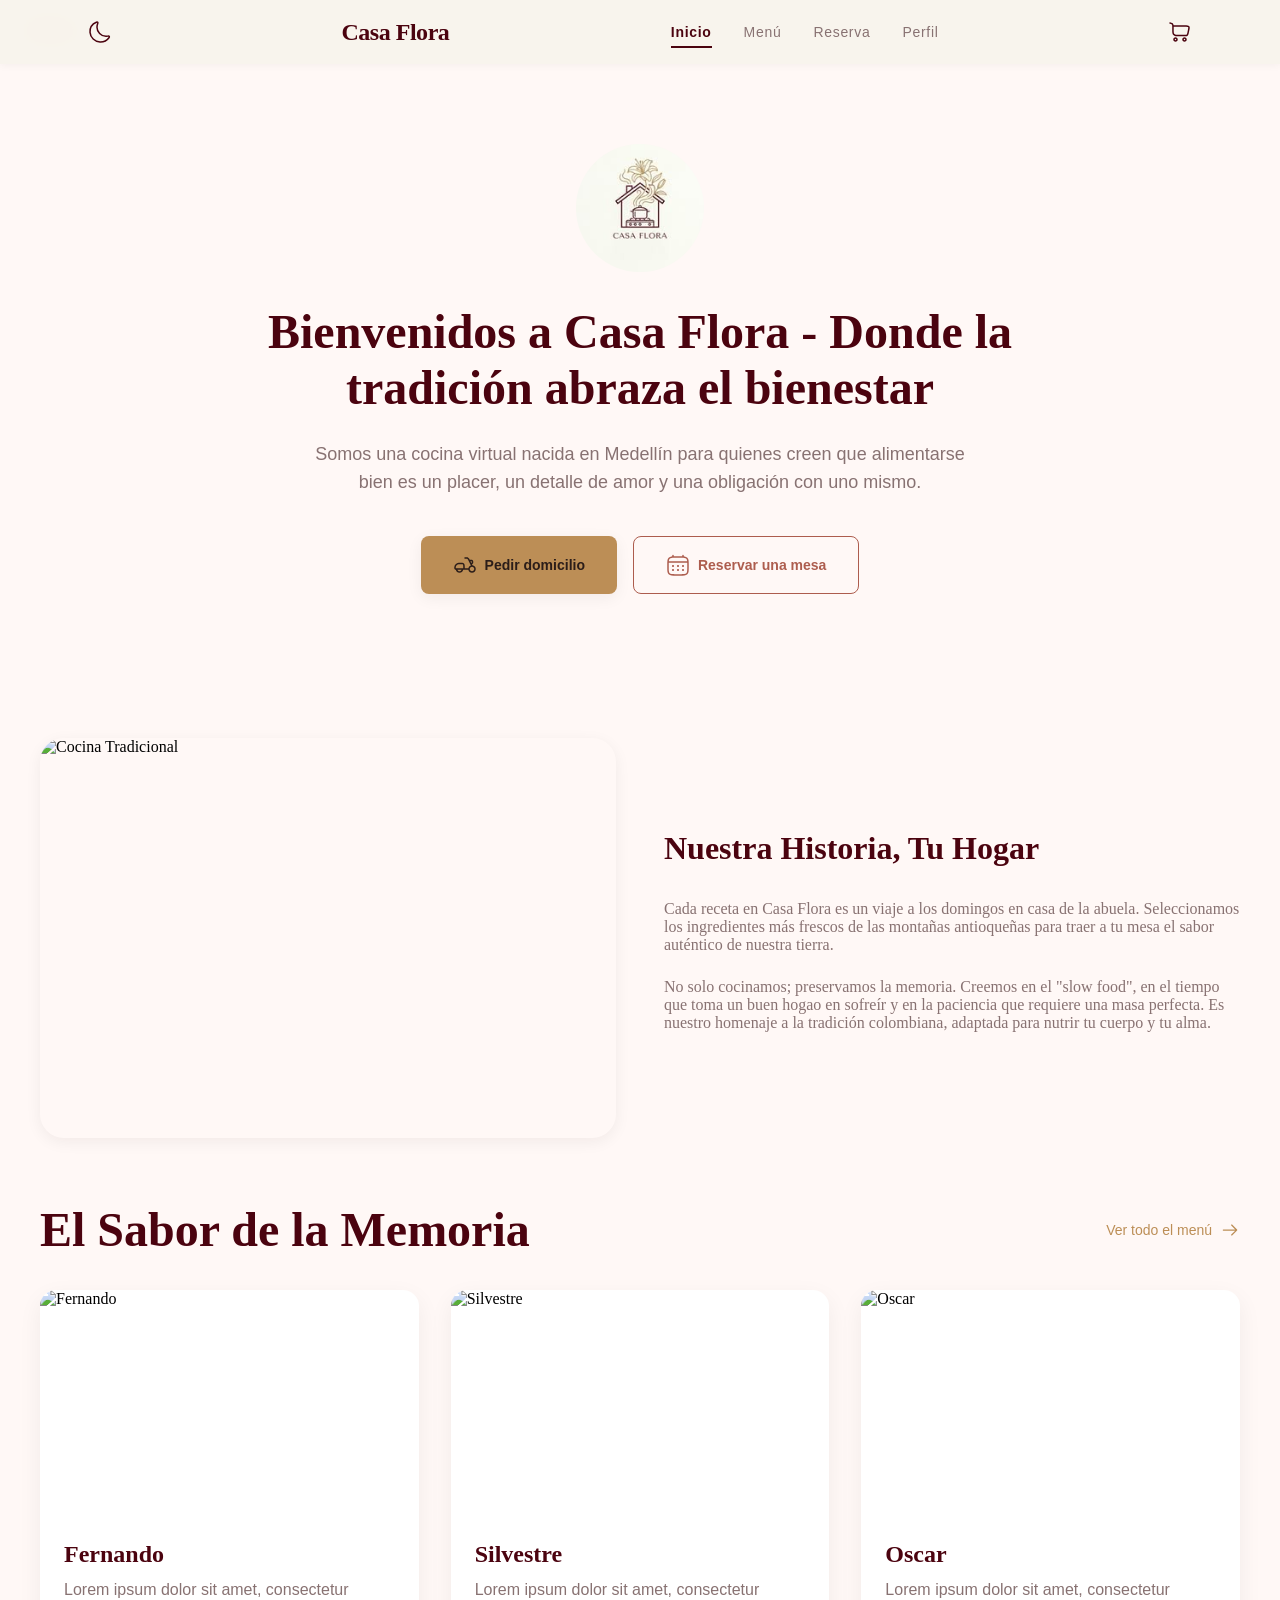
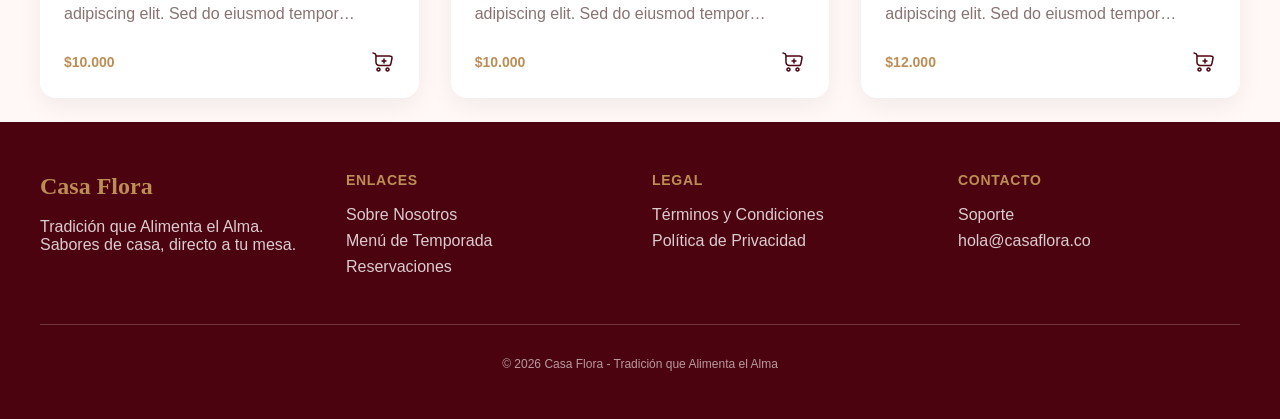
==== commit 6ae5aeed: "fix: product showcase class name" ====
--- a/index.html
+++ b/index.html
@@ -186,7 +186,7 @@
                 </div>
             </section>
 
-            <section class="productShowcase">
+            <section class="product-showcase">
                 <div class="showcase-header">
                     <h2>El Sabor de la Memoria</h2>
                     <a href="./menu.html" class="menu-anchor"
--- a/assets/css/global.css
+++ b/assets/css/global.css
@@ -1,134 +1,172 @@
 @layer base {
-  :root {
-    /* Base Variables */
-    
-    /* Backgrounds and Surfaces */
-    --base-bg-beige: #fff8f6;
-    --base-bg-warm: #F8F4EC;
-    --base-surface-white: #FFFFFF;
-    --base-surface-dim: #eed5ce;
-    --base-inverse-surface: #3c2d28;
-
-    /* Texts and Neutral */
-    --base-on-bg: #261814;
-    --base-on-bg-variant: #554242;
-    --base-text-btn: #2B1D19;
-    --base-outline: #887272;
-
-    /* Brand Colors */
-    --base-primary: #4b030f;
-    --base-primary-container: #691a22;
-    
-    --base-secondary: #7d5724;
-    --base-secondary-btn: #BC8E56;
-    
-    --base-tertiary: #450e06;
-    --base-tertiary-btn: #AD5D4E;
-
-    /* States */
-    --base-error: #ba1a1a;
-    --base-white: #ffffff;
-
-    /* Dark Tones */
-    --base-cocoa-900: #1a110f; 
-    --base-cocoa-800: #2c1e1a; 
-    --base-wine-light: #8a1f2d;
-
-    /* Semantic Variables */
-    
-    --background: var(--base-bg-beige);
-    --background-alt: var(--base-bg-warm);
-    --surface: var(--base-surface-white);
-    
-    --foreground: var(--base-on-bg);
-    --foreground-muted: var(--base-outline);
-
-    /* Red Wine */
-    --primary: var(--base-primary);
-    --primary-foreground: var(--base-white);
-    
-    /* Gold */
-    --secondary: var(--base-secondary-btn);
-    --secondary-foreground: var(--base-text-btn);
-    
-    /* Terracotta */
-    --accent: var(--base-tertiary-btn);
-    --accent-foreground: var(--base-white);
-    
-    --destructive: var(--base-error);
-    --destructive-foreground: var(--base-white);
-    
-    --border: var(--base-outline);
-
-    /* Typography and Fonts */ 
-    --font-display: 'Playfair Display', serif;
-    --font-body: 'Nunito Sans', sans-serif;
-
-    --text-display-lg-size: 3rem;
-    --text-display-lg-lh: 3.5rem;
-    
-    --text-headline-lg-size: 2rem;
-    --text-headline-lg-lh: 2.5rem;
-    
-    --text-headline-lg-mobile-size: 2.75rem;
-    --text-headline-lg-mobile-lh: 2.25rem;
-    
-    --text-headline-md-size: 1.5rem;
-    --text-headline-md-lh: 2rem;
-    
-    --text-body-lg-size: 1.125rem;
-    --text-body-lg-lh: 1.75rem;
-    
-    --text-body-md-size: 1rem;
-    --text-body-md-lh: 1.5rem;
-    
-    --text-label-lg-size: 0.875rem;
-    --text-label-lg-lh: 1.25rem;
-    
-    --text-label-sm-size: 0.75rem;
-    --text-label-sm-lh: 1rem;
-
-    /* Shapes and Borders */
-    --radius-sm: 0.25rem;
-    --radius-default: 0.5rem;
-    --radius-md: 0.75rem;
-    --radius-lg: 1rem;
-    --radius-xl: 1.5rem;
-    --radius-full: 9999px;
-
-    /* Spacing and Grid */
-    --spacing-base: 0.5rem;
-    --spacing-gutter: 1.5rem;
-    --spacing-margin-mobile: 1rem;
-    --spacing-margin-desktop: 2.5rem;
-    --container-max: 75rem;
-
-    /* Depth */
-    /* Warm shadows with brown color (#261814) in low opacity */
-    --shadow-ambient-sm: 0 2px 8px rgba(38, 24, 20, 0.04);
-    --shadow-ambient-md: 0 4px 16px rgba(38, 24, 20, 0.06);
-  }
-
-  /* Dark Mode */
-  .dark {
-    --background: var(--base-cocoa-900);
-    --background-alt: var(--base-inverse-surface);
-    --surface: var(--base-cocoa-800);
-    
-    --foreground: var(--base-bg-beige);
-    --foreground-muted: var(--base-surface-dim);
-
-    --primary: var(--base-wine-light);
-    --primary-foreground: var(--base-bg-beige);
-    
-    --secondary: var(--base-secondary-btn);
-    --secondary-foreground: var(--base-cocoa-900);
-    
-    --accent: var(--base-tertiary-btn);
-    --accent-foreground: var(--base-bg-beige);
-    
-    --border: var(--base-on-bg-variant);
-  }
+    :root {
+        /* Base Variables */
+
+        /* Backgrounds and Surfaces */
+        --base-bg-beige: #fff8f6;
+        --base-bg-warm: #f8f4ec;
+        --base-surface-white: #ffffff;
+        --base-surface-dim: #eed5ce;
+        --base-inverse-surface: #3c2d28;
+
+        /* Texts and Neutral */
+        --base-on-bg: #261814;
+        --base-on-bg-variant: #554242;
+        --base-text-btn: #2b1d19;
+        --base-outline: #887272;
+
+        /* Brand Colors */
+        --base-primary: #4b030f;
+        --base-primary-container: #691a22;
+
+        --base-secondary: #7d5724;
+        --base-secondary-btn: #bc8e56;
+
+        --base-tertiary: #450e06;
+        --base-tertiary-btn: #ad5d4e;
+
+        /* States */
+        --base-error: #ba1a1a;
+        --base-white: #ffffff;
+
+        /* Dark Tones */
+        --base-cocoa-900: #1a110f;
+        --base-cocoa-800: #2c1e1a;
+        --base-wine-light: #8a1f2d;
+
+        /* Semantic Variables */
+
+        --background: var(--base-bg-beige);
+        --background-alt: var(--base-bg-warm);
+        --surface: var(--base-surface-white);
+
+        --foreground: var(--base-on-bg);
+        --foreground-muted: var(--base-outline);
+
+        /* Red Wine */
+        --primary: var(--base-primary);
+        --primary-foreground: var(--base-white);
+
+        /* Gold */
+        --secondary: var(--base-secondary-btn);
+        --secondary-foreground: var(--base-text-btn);
+
+        /* Terracotta */
+        --accent: var(--base-tertiary-btn);
+        --accent-foreground: var(--base-white);
+
+        --destructive: var(--base-error);
+        --destructive-foreground: var(--base-white);
+
+        --border: var(--base-outline);
+
+        /* Typography and Fonts */
+        --font-display: "Playfair Display", serif;
+        --font-body: "Nunito Sans", sans-serif;
+
+        --text-display-lg-size: 3rem;
+        --text-display-lg-lh: 3.5rem;
+
+        --text-headline-lg-size: 2rem;
+        --text-headline-lg-lh: 2.5rem;
+
+        --text-headline-lg-mobile-size: 2.75rem;
+        --text-headline-lg-mobile-lh: 2.25rem;
+
+        --text-headline-md-size: 1.5rem;
+        --text-headline-md-lh: 2rem;
+
+        --text-body-lg-size: 1.125rem;
+        --text-body-lg-lh: 1.75rem;
+
+        --text-body-md-size: 1rem;
+        --text-body-md-lh: 1.5rem;
+
+        --text-label-lg-size: 0.875rem;
+        --text-label-lg-lh: 1.25rem;
+
+        --text-label-sm-size: 0.75rem;
+        --text-label-sm-lh: 1rem;
+
+        /* Shapes and Borders */
+        --radius-sm: 0.25rem;
+        --radius-default: 0.5rem;
+        --radius-md: 0.75rem;
+        --radius-lg: 1rem;
+        --radius-xl: 1.5rem;
+        --radius-full: 9999px;
+
+        /* Spacing and Grid */
+        --spacing-base: 0.5rem;
+        --spacing-gutter: 1.5rem;
+        --spacing-margin-mobile: 1rem;
+        --spacing-margin-desktop: 2.5rem;
+        --container-max: 75rem;
+
+        /* Depth */
+        /* Warm shadows with brown color (#261814) in low opacity */
+        --shadow-ambient-sm: 0 2px 8px rgba(38, 24, 20, 0.04);
+        --shadow-ambient-md: 0 4px 16px rgba(38, 24, 20, 0.06);
+
+        /* Dark Mode Transition */
+        --expo-in: linear(
+            0 0%,
+            0.0085 31.26%,
+            0.0167 40.94%,
+            0.0289 48.86%,
+            0.0471 55.92%,
+            0.0717 61.99%,
+            0.1038 67.32%,
+            0.1443 72.07%,
+            0.1989 76.7%,
+            0.2659 80.89%,
+            0.3465 84.71%,
+            0.4419 88.22%,
+            0.554 91.48%,
+            0.6835 94.51%,
+            0.8316 97.34%,
+            1 100%
+        );
+        --expo-out: linear(
+            0 0%,
+            0.1684 2.66%,
+            0.3165 5.49%,
+            0.446 8.52%,
+            0.5581 11.78%,
+            0.6535 15.29%,
+            0.7341 19.11%,
+            0.8011 23.3%,
+            0.8557 27.93%,
+            0.8962 32.68%,
+            0.9283 38.01%,
+            0.9529 44.08%,
+            0.9711 51.14%,
+            0.9833 59.06%,
+            0.9915 68.74%,
+            1 100%
+        );
+    }
+
+    /* Dark Mode */
+    .dark {
+        --background: var(--base-cocoa-900);
+        --background-alt: var(--base-inverse-surface);
+        --surface: var(--base-cocoa-800);
+
+        --foreground: var(--base-bg-beige);
+        --foreground-muted: var(--base-surface-dim);
+
+        --primary: var(--base-wine-light);
+        --primary-foreground: var(--base-bg-beige);
+
+        --secondary: var(--base-secondary-btn);
+        --secondary-foreground: var(--base-cocoa-900);
+
+        --accent: var(--base-tertiary-btn);
+        --accent-foreground: var(--base-bg-beige);
+
+        --border: var(--base-on-bg-variant);
+    }
 }
 
 *,
@@ -142,7 +180,9 @@
     padding: 0;
     background-color: var(--background);
     overflow-x: hidden;
-    transition: background-color 0.4s ease, color 0.4s ease;
+    transition:
+        background-color 0.4s ease,
+        color 0.4s ease;
 }
 
 header,
@@ -172,7 +212,11 @@
 .menu-anchor,
 .delivery-button,
 .booking-button {
-    transition: background-color 0.4s ease, color 0.4s ease, border-color 0.4s ease, box-shadow 0.4s ease;
+    transition:
+        background-color 0.4s ease,
+        color 0.4s ease,
+        border-color 0.4s ease,
+        box-shadow 0.4s ease;
 }
 
 header {
@@ -203,7 +247,6 @@
     margin: 0 auto;
     padding: 0 var(--spacing-margin-mobile);
 }
-
 
 .main-heading {
     font-family: var(--font-display);
@@ -223,8 +266,10 @@
     display: flex;
     align-items: center;
     justify-content: center;
-    
-    transition: color 0.2s ease, transform 0.2s ease;
+
+    transition:
+        color 0.2s ease,
+        transform 0.2s ease;
 }
 
 .navbar button:hover {
@@ -253,7 +298,7 @@
     width: 100%;
     z-index: 50;
     background-color: var(--surface);
-    box-shadow: 0 -2px 10px rgba(43, 29, 25, 0.05); 
+    box-shadow: 0 -2px 10px rgba(43, 29, 25, 0.05);
 }
 
 .items-container {
@@ -268,13 +313,16 @@
 .bottom-navbar a {
     display: flex;
     flex-direction: column;
-    align-items: center; 
+    align-items: center;
     justify-content: center;
     text-decoration: none;
     color: var(--foreground-muted);
     padding: 0.25rem 0.75rem;
     border-radius: var(--radius-xl);
-    transition: transform 0.15s ease, background-color 0.15s ease, color 0.15s ease;
+    transition:
+        transform 0.15s ease,
+        background-color 0.15s ease,
+        color 0.15s ease;
 }
 
 .bottom-navbar a:hover {
@@ -288,7 +336,7 @@
 .bottom-navbar a.active {
     color: var(--primary);
     font-weight: 700;
-    background-color: rgba(255, 221, 184, 0.3); 
+    background-color: rgba(255, 221, 184, 0.3);
 }
 
 .bottom-navbar svg {
@@ -311,7 +359,7 @@
     background-color: var(--primary);
     color: var(--primary-foreground);
     padding: 3rem var(--spacing-margin-mobile) 7rem;
-    margin-top: auto; 
+    margin-top: auto;
 }
 
 .footer-grid {
@@ -364,7 +412,9 @@
     font-size: var(--text-body-md-size);
     color: rgba(255, 255, 255, 0.8);
     text-decoration: none;
-    transition: color 0.2s ease, opacity 0.2s ease;
+    transition:
+        color 0.2s ease,
+        opacity 0.2s ease;
 }
 
 .footer-links a:hover {
@@ -400,7 +450,7 @@
 }
 
 .desktop-nav-link::after {
-    content: '';
+    content: "";
     position: absolute;
     bottom: 0;
     left: 0;
@@ -430,13 +480,81 @@
 .hero-animate {
     opacity: 0;
     transform: translateY(24px);
-    transition: opacity 0.7s ease, transform 0.7s ease;
+    transition:
+        opacity 0.7s ease,
+        transform 0.7s ease;
 }
 
 .hero-visible.hero-animate {
     opacity: 1;
     transform: translateY(0);
 }
+
+/* Dark Mode Transition */
+
+.theme-transitioning::view-transition-group(root) {
+    animation-timing-function: var(--expo-out);
+}
+.theme-transitioning::view-transition-new(root) {
+    mask: url('data:image/svg+xml,<svg xmlns="http://www.w3.org/2000/svg" viewBox="0 0 40 40"><defs><filter id="blur"><feGaussianBlur stdDeviation="2"/></filter></defs><circle cx="0" cy="0" r="18" fill="white" filter="url(%23blur)"/></svg>')
+        top left / 0 no-repeat;
+    mask-origin: content-box;
+    animation: darkmode-scale 1s;
+    animation-fill-mode: both;
+    transform-origin: top left;
+}
+.theme-transitioning::view-transition-old(root),
+.theme-transitioning.dark::view-transition-old(root) {
+    animation: darkmode-scale 1s;
+    animation-fill-mode: both;
+    transform-origin: top left;
+    z-index: -1;
+}
+@keyframes darkmode-scale {
+    to {
+        mask-size: 350vmax;
+    }
+}
+
+/* Page Navigation Transition */
+
+::view-transition-group(root) {
+    animation-duration: 0.35s;
+    animation-timing-function: cubic-bezier(0.22, 1, 0.36, 1);
+}
+
+::view-transition-old(root) {
+    animation: page-exit 0.3s cubic-bezier(0.55, 0, 1, 0.45) both;
+    z-index: -1;
+}
+
+::view-transition-new(root) {
+    animation: page-enter 0.4s cubic-bezier(0.22, 1, 0.36, 1) both;
+}
+
+@keyframes page-exit {
+    from {
+        opacity: 1;
+        transform: scale(1) translateY(0);
+    }
+    to {
+        opacity: 0;
+        transform: scale(0.98) translateY(8px);
+    }
+}
+
+@keyframes page-enter {
+    from {
+        opacity: 0;
+        transform: scale(1.01) translateY(-12px);
+    }
+    to {
+        opacity: 1;
+        transform: scale(1) translateY(0);
+    }
+}
+
+/* Media Queries */
 
 @media (min-width: 768px) {
     .navbar {
@@ -460,17 +578,23 @@
     .main-footer {
         padding-left: var(--spacing-margin-desktop);
         padding-right: var(--spacing-margin-desktop);
-        padding-bottom: 3rem; 
+        padding-bottom: 3rem;
         margin-top: var(--spacing-gutter);
     }
 
     .footer-grid {
-        grid-template-columns: repeat(2, 1fr); 
+        grid-template-columns: repeat(2, 1fr);
+    }
+
+    @view-transition {
+        navigation: auto;
     }
 }
 
 @media (min-width: 1024px) {
     .footer-grid {
-        grid-template-columns: repeat(4, 1fr); 
-    }
-}
+        grid-template-columns: repeat(4, 1fr);
+    }
+
+
+}
